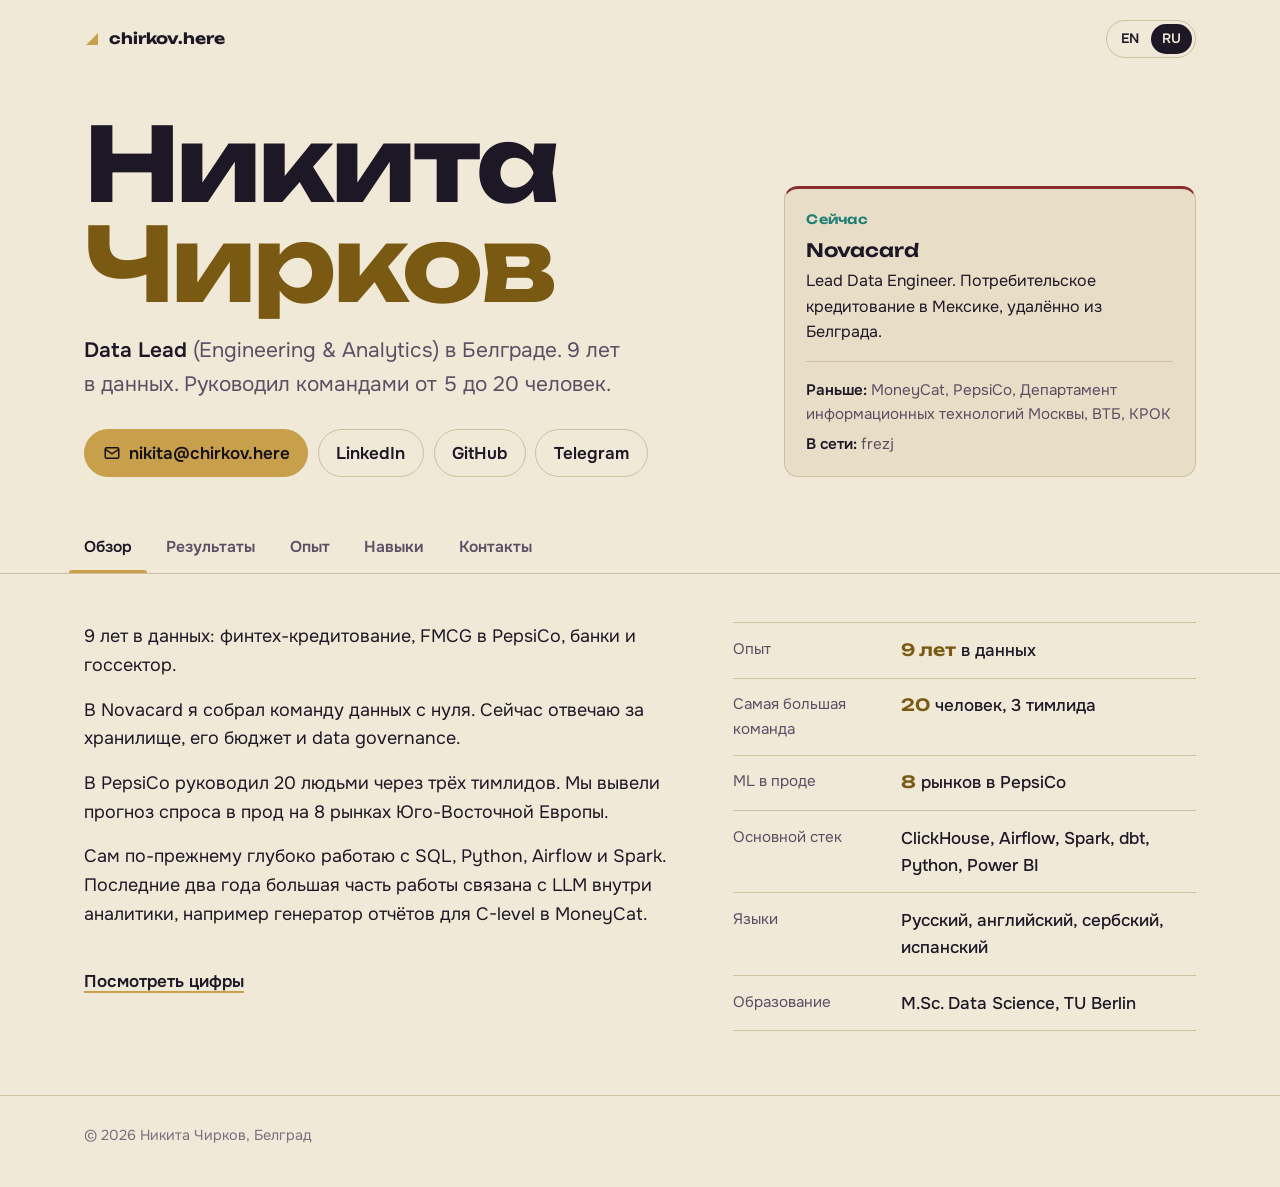
==== ru/index.html @ a396728a "Dark fantasy palette, add Telegram link Obsidian background, old gold accents, arcane teal for chart" ====
<!doctype html>
<html lang="ru">
<head>
<meta charset="utf-8">
<meta name="viewport" content="width=device-width,initial-scale=1">
<script>document.documentElement.classList.add('js')</script>
<title>Никита Чирков (frezj), Data Lead в Белграде</title>
<meta name="description" content="Никита Чирков (frezj), Data Lead в Белграде, Сербия. 9 лет в данных: финтех-кредитование, PepsiCo, банки. ClickHouse, Airflow, Spark, dbt, LLM в аналитике.">
<link rel="canonical" href="https://chirkov.here/ru/">
<link rel="alternate" hreflang="en" href="https://chirkov.here/">
<link rel="alternate" hreflang="ru" href="https://chirkov.here/ru/">
<link rel="alternate" hreflang="x-default" href="https://chirkov.here/">
<meta property="og:type" content="profile">
<meta property="og:site_name" content="Никита Чирков">
<meta property="og:title" content="Никита Чирков, Data Lead">
<meta property="og:description" content="Data Lead в Белграде. Финтех-кредитование, PepsiCo, банки.">
<meta property="og:url" content="https://chirkov.here/ru/">
<meta property="og:locale" content="ru_RU">
<meta property="og:image" content="https://chirkov.here/og-ru.png">
<meta property="og:image:width" content="1200">
<meta property="og:image:height" content="630">
<meta name="twitter:card" content="summary_large_image">
<link rel="icon" href="/favicon.svg" type="image/svg+xml">
<meta name="theme-color" content="#16121c">
<link rel="preload" href="/fonts/unbounded-cyrillic-wght-normal.woff2" as="font" type="font/woff2" crossorigin>
<link rel="preload" href="/fonts/onest-cyrillic-wght-normal.woff2" as="font" type="font/woff2" crossorigin>
<link rel="stylesheet" href="/style.css">
<script type="application/ld+json">
{"@context":"https://schema.org","@type":"Person","@id":"https://chirkov.here/#me","name":"Никита Чирков","alternateName":["Nikita Chirkov","frezj"],"url":"https://chirkov.here/ru/","email":"mailto:nikita@chirkov.here","jobTitle":"Data Lead (Engineering & Analytics)","address":{"@type":"PostalAddress","addressLocality":"Белград","addressCountry":"RS"},"alumniOf":[{"@type":"CollegeOrUniversity","name":"Technische Universität Berlin"},{"@type":"CollegeOrUniversity","name":"РУДН"}],"knowsLanguage":["ru","en","sr","es"],"sameAs":["https://www.linkedin.com/in/frezj","https://github.com/frezj","https://t.me/frezj"]}
</script>
<script defer src="/app.js"></script>
</head>
<body>
<a class="skip" href="#main">К содержанию</a>

<header class="wrap top">
  <a class="mark" href="/ru/" aria-label="Никита Чирков, главная">
    <svg viewBox="0 0 16 16" aria-hidden="true"><path d="M2 14 14 2v12z" fill="#c8a04b"/></svg>
    chirkov.here
  </a>
  <nav class="lang" aria-label="Язык"><a href="/" hreflang="en" lang="en">EN</a><span aria-current="page">RU</span></nav>
</header>

<main id="main">
<section class="wrap hero">
  <div>
    <h1 class="name"><span>Никита</span><span class="tail">Чирков</span></h1>
    <p class="role"><b>Data Lead</b> (Engineering &amp; Analytics) в Белграде. 9 лет в данных. Руководил командами от 5 до 20 человек.</p>
    <div class="cta">
      <a class="btn main" href="mailto:nikita@chirkov.here"><svg viewBox="0 0 24 24" fill="none" stroke="currentColor" stroke-width="2" aria-hidden="true"><rect x="3" y="5" width="18" height="14" rx="2"/><path d="m3 7 9 6 9-6"/></svg>nikita@chirkov.here</a>
      <a class="btn" href="https://www.linkedin.com/in/frezj" rel="me">LinkedIn</a>
      <a class="btn" href="https://github.com/frezj" rel="me">GitHub</a>
      <a class="btn" href="https://t.me/frezj" rel="me">Telegram</a>
    </div>
  </div>
  <aside class="now" aria-label="Текущая работа">
    <h2>Сейчас</h2>
    <p class="co">Novacard</p>
    <p>Lead Data Engineer. Потребительское кредитование в Мексике, удалённо из Белграда.</p>
    <ul>
      <li><b>Раньше:</b> MoneyCat, PepsiCo, Департамент информационных технологий Москвы, ВТБ, КРОК</li>
      <li><b>В сети:</b> frezj</li>
    </ul>
  </aside>
</section>

<div class="tabs-wrap">
  <div class="wrap">
    <div class="tabbar" role="tablist" aria-label="Разделы">
      <button class="tab" role="tab" id="t-overview" data-tab="overview" aria-controls="overview-panel" aria-selected="true">Обзор</button>
      <button class="tab" role="tab" id="t-results" data-tab="results" aria-controls="results-panel" aria-selected="false" tabindex="-1">Результаты</button>
      <button class="tab" role="tab" id="t-experience" data-tab="experience" aria-controls="experience-panel" aria-selected="false" tabindex="-1">Опыт</button>
      <button class="tab" role="tab" id="t-skills" data-tab="skills" aria-controls="skills-panel" aria-selected="false" tabindex="-1">Навыки</button>
      <button class="tab" role="tab" id="t-contact" data-tab="contact" aria-controls="contact-panel" aria-selected="false" tabindex="-1">Контакты</button>
      <span class="tab-ind" aria-hidden="true"></span>
    </div>
  </div>
</div>

<section class="panel" id="overview-panel" role="tabpanel" aria-labelledby="t-overview">
  <div class="wrap ov">
    <div class="about">
      <h2 class="sr">Обзор</h2>
      <p>9 лет в данных: финтех-кредитование, FMCG в PepsiCo, банки и госсектор.</p>
      <p>В Novacard я собрал команду данных с нуля. Сейчас отвечаю за хранилище, его бюджет и data governance.</p>
      <p>В PepsiCo руководил 20 людьми через трёх тимлидов. Мы вывели прогноз спроса в прод на 8 рынках Юго-Восточной Европы.</p>
      <p>Сам по-прежнему глубоко работаю с SQL, Python, Airflow и Spark. Последние два года большая часть работы связана с LLM внутри аналитики, например генератор отчётов для C-level в MoneyCat.</p>
      <a class="go" href="#results" data-go="results">Посмотреть цифры</a>
    </div>
    <dl class="facts">
      <div><dt>Опыт</dt><dd><b>9 лет</b> в данных</dd></div>
      <div><dt>Самая большая команда</dt><dd><b>20</b> человек, 3 тимлида</dd></div>
      <div><dt>ML в проде</dt><dd><b>8</b> рынков в PepsiCo</dd></div>
      <div><dt>Основной стек</dt><dd>ClickHouse, Airflow, Spark, dbt, Python, Power BI</dd></div>
      <div><dt>Языки</dt><dd>Русский, английский, сербский, испанский</dd></div>
      <div><dt>Образование</dt><dd>M.Sc. Data Science, TU Berlin</dd></div>
    </dl>
  </div>
</section>

<section class="panel" id="results-panel" role="tabpanel" aria-labelledby="t-results">
  <div class="wrap">
    <h2>Результаты</h2>
    <p class="lead">Что изменилось благодаря моей работе. Полосы в масштабе.</p>
    <ol class="ledger">
      <li>
        <h3>Доля возврата в коллекшене</h3>
        <p class="where">Novacard. Временно отвечал за коллекшен 3 недели. Рекорд компании.</p>
        <div class="bars" role="img" aria-label="С 51% до 85%">
          <span class="b" style="--w:51%"><i>51%</i></span>
          <span class="b after" style="--w:85%"><i>85%</i></span>
        </div>
      </li>
      <li>
        <h3>Подготовка отчётности для руководства</h3>
        <p class="where">PepsiCo. Единый формат данных для всех 8 рынков.</p>
        <div class="bars" role="img" aria-label="С 3 дней до 4 часов">
          <span class="b" style="--w:100%"><i>3 дня</i></span>
          <span class="b after" style="--w:5.6%"><i>4 часа</i></span>
        </div>
      </li>
      <li>
        <h3>Затраты на инфраструктуру хранилища</h3>
        <p class="where">Novacard. DWH перестроен на ClickHouse с Debezium CDC и Spark.</p>
        <div class="bars" role="img" aria-label="Меньше на 28%">
          <span class="b" style="--w:100%"><i>было</i></span>
          <span class="b after" style="--w:72%"><i>&minus;28%</i></span>
        </div>
      </li>
      <li>
        <h3>Инциденты с качеством данных</h3>
        <p class="where">Департамент ИТ Москвы. Автоматические проверки метаданных.</p>
        <div class="bars" role="img" aria-label="Меньше на 60%">
          <span class="b" style="--w:100%"><i>было</i></span>
          <span class="b after" style="--w:40%"><i>&minus;60%</i></span>
        </div>
      </li>
    </ol>
    <div class="more">
      <h3>Ещё цифры</h3>
      <table class="nums">
        <thead><tr><th scope="col">Цифра</th><th scope="col">Что изменилось</th><th scope="col">Где</th></tr></thead>
        <tbody>
          <tr><td>~35%</td><td>Быстрее запросы в новом хранилище</td><td>Novacard</td></tr>
          <tr><td>48 ч</td><td>Раньше ручной проверки видны рискованные счета</td><td>Novacard</td></tr>
          <tr><td>~30%</td><td>Ниже операционные затраты за год после автоматизации ручных пайплайнов</td><td>MoneyCat</td></tr>
          <tr><td>~25%</td><td>Короче time-to-market фич благодаря self-serve слою данных</td><td>MoneyCat</td></tr>
          <tr><td>+12%</td><td>Sell-out с ML-прогнозом спроса. Частота отгрузок +11%, затраты на поставки &minus;3%</td><td>PepsiCo</td></tr>
          <tr><td>~200 ч</td><td>Времени аналитиков в месяц экономил автоматический загрузчик</td><td>ДИТ Москвы</td></tr>
          <tr><td>~3x</td><td>Быстрее основной BI-пайплайн</td><td>ДИТ Москвы</td></tr>
          <tr><td>500+</td><td>Пользователей витрин по розничному кредитованию и рискам</td><td>ВТБ</td></tr>
        </tbody>
      </table>
    </div>
  </div>
</section>

<section class="panel" id="experience-panel" role="tabpanel" aria-labelledby="t-experience">
  <div class="wrap">
    <h2>Опыт</h2>
    <p class="lead">Откройте роль, чтобы увидеть, что я там делал.</p>
    <div class="jobs">
      <details class="job" open>
        <summary><span class="when">фев 2025 – сейчас</span><h3>Lead Data Engineer, Novacard<span>Удалённо из Белграда. Потребительское кредитование в Мексике.</span></h3><span class="chev" aria-hidden="true"><svg viewBox="0 0 14 14" fill="none" stroke="currentColor" stroke-width="2"><path d="m3 5 4 4 4-4"/></svg></span></summary>
        <div class="body">
          <ul>
            <li>Собрал команду данных с нуля: нанял, ввёл в работу и менторил 5 человек.</li>
            <li>Ввёл спринты и единый бэклог для всех запросов от коллекшена, рисков и финансов. Приоритеты регулярно сверяем с бизнесом.</li>
            <li>Пришёл как BI Lead. Сейчас отвечаю за архитектуру DWH, бюджет инфраструктуры и data governance.</li>
            <li>Перестроил DWH на ClickHouse с Debezium CDC и Spark. Больше 10 источников грузятся почти в реальном времени. Запросы стали быстрее примерно на 35%, затраты на инфраструктуру снизились на 28%.</li>
            <li>Три недели временно отвечал за коллекшен. Поменял стратегию взыскания, и доля возврата выросла с 51% до 85%, это рекорд компании.</li>
            <li>Добавил поиск аномалий в данных коллекшена. Рискованные счета видны примерно на 48 часов раньше ручной проверки.</li>
          </ul>
          <div class="tags"><span class="tag">ClickHouse</span><span class="tag">Debezium</span><span class="tag">Spark</span><span class="tag">Airflow</span><span class="tag">Найм команды</span></div>
        </div>
      </details>
      <details class="job">
        <summary><span class="when">янв 2024 – дек 2025</span><h3>Lead Data Engineer, MoneyCat Financing<span>Консалтинг, частичная занятость. Удалённо. Потребительское кредитование в Юго-Восточной Азии и Латинской Америке.</span></h3><span class="chev" aria-hidden="true"><svg viewBox="0 0 14 14" fill="none" stroke="currentColor" stroke-width="2"><path d="m3 5 4 4 4-4"/></svg></span></summary>
        <div class="body">
          <ul>
            <li>Построил BI-стек: ClickHouse и Airflow внизу, Power BI, Superset и Grafana сверху.</li>
            <li>Написал генератор отчётов на LLM для C-level и генератор семантического слоя.</li>
            <li>Автоматизировал пайплайны, которые раньше запускали вручную. Операционные затраты снизились примерно на 30% за год.</li>
            <li>Self-serve слой данных сократил time-to-market фич примерно на 25%.</li>
            <li>Руководил распределённой командой из 7 человек.</li>
          </ul>
          <div class="tags"><span class="tag">ClickHouse</span><span class="tag">Airflow</span><span class="tag">Superset</span><span class="tag">LLM</span></div>
        </div>
      </details>
      <details class="job">
        <summary><span class="when">авг 2024 – янв 2025</span><h3>Industry Expert, Data Analytics, TU Berlin<span>Берлин, Германия.</span></h3><span class="chev" aria-hidden="true"><svg viewBox="0 0 14 14" fill="none" stroke="currentColor" stroke-width="2"><path d="m3 5 4 4 4-4"/></svg></span></summary>
        <div class="body">
          <ul>
            <li>Вёл прикладные лекции по Python, SQL и Power BI для магистрантов Data Science.</li>
            <li>Строил модули курса на реальных финтех-кейсах.</li>
          </ul>
        </div>
      </details>
      <details class="job">
        <summary><span class="when">окт 2022 – авг 2024</span><h3>Tech Lead, Data and Analytics, PepsiCo<span>Белград, Сербия.</span></h3><span class="chev" aria-hidden="true"><svg viewBox="0 0 14 14" fill="none" stroke="currentColor" stroke-width="2"><path d="m3 5 4 4 4-4"/></svg></span></summary>
        <div class="body">
          <ul>
            <li>Руководил 20 людьми через 3 тимлидов: аналитика, data engineering и data science. Зона ответственности: прогноз спроса, BI и отчётность по Юго-Восточной Европе.</li>
            <li>Наш ML-прогноз спроса вышел в прод на 8 рынках. Затраты на поставки снизились на 3%, частота отгрузок выросла на 11%, sell-out на 12%.</li>
            <li>Отчётность для руководства готовили 3 дня. После автоматизации стало 4 часа, и у всех 8 рынков появился единый формат данных.</li>
          </ul>
          <div class="tags"><span class="tag">Snowflake</span><span class="tag">ClickHouse</span><span class="tag">Airflow</span><span class="tag">Power BI</span><span class="tag">Прогнозирование</span></div>
        </div>
      </details>
      <details class="job">
        <summary><span class="when">янв 2021 – окт 2022</span><h3>Главный эксперт, данные и BI, Департамент информационных технологий Москвы<span>Москва, Россия.</span></h3><span class="chev" aria-hidden="true"><svg viewBox="0 0 14 14" fill="none" stroke="currentColor" stroke-width="2"><path d="m3 5 4 4 4-4"/></svg></span></summary>
        <div class="body">
          <ul>
            <li>Подключил 15+ внешних систем. Написал автоматический загрузчик данных, который экономил аналитикам около 200 часов в месяц, и ускорил основной BI-пайплайн примерно в 3 раза.</li>
            <li>Автоматизировал проверки метаданных. Известные проблемы со схемами ушли, инцидентов с качеством данных стало на 60% меньше.</li>
          </ul>
        </div>
      </details>
      <details class="job">
        <summary><span class="when">янв 2020 – июл 2021</span><h3>Senior Data Analyst, ВТБ<span>Москва, Россия.</span></h3><span class="chev" aria-hidden="true"><svg viewBox="0 0 14 14" fill="none" stroke="currentColor" stroke-width="2"><path d="m3 5 4 4 4-4"/></svg></span></summary>
        <div class="body">
          <ul>
            <li>BI-система для розничного кредитования и рисков. Тяжёлый SQL на многотерабайтных данных, витринами пользовались 500+ человек.</li>
          </ul>
        </div>
      </details>
      <details class="job">
        <summary><span class="when">авг 2017 – янв 2020</span><h3>BI Implementation Consultant, КРОК<span>Москва, Россия.</span></h3><span class="chev" aria-hidden="true"><svg viewBox="0 0 14 14" fill="none" stroke="currentColor" stroke-width="2"><path d="m3 5 4 4 4-4"/></svg></span></summary>
        <div class="body">
          <ul>
            <li>Сопровождал BI для корпоративных клиентов на Targit, SSRS и Power BI. Строил ETL-интеграции и писал техническую документацию.</li>
          </ul>
        </div>
      </details>
    </div>
    <div class="edu">
      <div><h3>M.Sc. Data Science</h3><p>Technische Universität Berlin, 2022 – 2024, без отрыва от работы</p></div>
      <div><h3>Бакалавр, информационные технологии</h3><p>РУДН, Москва, 2016 – 2020</p></div>
    </div>
  </div>
</section>

<section class="panel" id="skills-panel" role="tabpanel" aria-labelledby="t-skills">
  <div class="wrap">
    <h2>Навыки</h2>
    <p class="lead">С чем работаю каждый день. Выделенными пользуюсь чаще всего.</p>
    <div class="skills">
      <div><h3>Data engineering</h3><p class="chips"><span class="chip key">Airflow</span><span class="chip key">Spark</span><span class="chip">Debezium (CDC)</span><span class="chip">dbt</span><span class="chip">ETL/ELT</span></p></div>
      <div><h3>Базы данных</h3><p class="chips"><span class="chip key">ClickHouse</span><span class="chip">PostgreSQL</span><span class="chip">Snowflake</span><span class="chip">MS SQL Server</span><span class="chip">Teradata</span></p></div>
      <div><h3>DWH</h3><p class="chips"><span class="chip">Моделирование данных</span><span class="chip">Проектирование схем</span><span class="chip">Качество данных</span><span class="chip">Миграция DWH</span></p></div>
      <div><h3>BI</h3><p class="chips"><span class="chip key">Power BI</span><span class="chip">Superset</span><span class="chip">Grafana</span><span class="chip">Tableau</span><span class="chip">Oracle BI</span></p></div>
      <div><h3>Языки</h3><p class="chips"><span class="chip key">SQL</span><span class="chip key">Python</span><span class="chip">pandas</span><span class="chip">NumPy</span><span class="chip">scikit-learn</span><span class="chip">Bash</span></p></div>
      <div><h3>ML и LLM</h3><p class="chips"><span class="chip">Прогноз спроса</span><span class="chip">Поиск аномалий</span><span class="chip">A/B-тесты</span><span class="chip">LLM-приложения и агенты</span></p></div>
      <div><h3>Управление</h3><p class="chips"><span class="chip">Найм и онбординг</span><span class="chip">Спринты</span><span class="chip">Data governance</span><span class="chip">Бюджет инфраструктуры</span><span class="chip">OKR</span><span class="chip">Работа с C-level</span></p></div>
    </div>
    <div class="certs">Сертификаты
      <ul>
        <li>Microsoft DA-100: Analyzing Data with Power BI</li>
        <li>Microsoft 70-461: Querying Microsoft SQL Server 2012/2014</li>
      </ul>
    </div>
  </div>
</section>

<section class="panel" id="contact-panel" role="tabpanel" aria-labelledby="t-contact">
  <div class="wrap contact">
    <div>
      <h2>Контакты</h2>
      <a class="mail" href="mailto:nikita@chirkov.here">nikita@chirkov.here</a>
      <p>Быстрее всего написать на почту или в Telegram. Отвечаю на русском, английском, сербском или испанском.</p>
    </div>
    <ul class="links">
      <li><a href="https://www.linkedin.com/in/frezj" rel="me">LinkedIn <small>linkedin.com/in/frezj</small></a></li>
      <li><a href="https://t.me/frezj" rel="me">Telegram <small>@frezj</small></a></li>
      <li><a href="https://github.com/frezj" rel="me">GitHub <small>github.com/frezj</small></a></li>
      <li><a href="/" hreflang="en" lang="en">In English <small>chirkov.here</small></a></li>
    </ul>
  </div>
</section>
</main>

<footer>
  <div class="wrap">
    <span>&copy; 2026 Никита Чирков, Белград</span>
  </div>
</footer>
</body>
</html>
---- style.css ----
@font-face{font-family:"Unbounded";font-style:normal;font-display:swap;font-weight:200 900;src:url(/fonts/unbounded-latin-wght-normal.woff2) format("woff2");unicode-range:U+0000-00FF,U+0131,U+0152-0153,U+02BB-02BC,U+02C6,U+02DA,U+02DC,U+0304,U+0308,U+0329,U+2000-206F,U+20AC,U+2122,U+2191,U+2193,U+2212,U+2215,U+FEFF,U+FFFD}
@font-face{font-family:"Unbounded";font-style:normal;font-display:swap;font-weight:200 900;src:url(/fonts/unbounded-cyrillic-wght-normal.woff2) format("woff2");unicode-range:U+0301,U+0400-045F,U+0490-0491,U+04B0-04B1,U+2116}
@font-face{font-family:"Onest";font-style:normal;font-display:swap;font-weight:100 900;src:url(/fonts/onest-latin-wght-normal.woff2) format("woff2");unicode-range:U+0000-00FF,U+0131,U+0152-0153,U+02BB-02BC,U+02C6,U+02DA,U+02DC,U+0304,U+0308,U+0329,U+2000-206F,U+20AC,U+2122,U+2191,U+2193,U+2212,U+2215,U+FEFF,U+FFFD}
@font-face{font-family:"Onest";font-style:normal;font-display:swap;font-weight:100 900;src:url(/fonts/onest-cyrillic-wght-normal.woff2) format("woff2");unicode-range:U+0301,U+0400-045F,U+0490-0491,U+04B0-04B1,U+2116}

:root{
  --bg:#16121c;--bg2:#221b2b;--bg3:#2b2236;--line:#3a2f45;
  --ink:#eadfc8;--muted:#a79bb0;--soft:#7d7088;
  --yellow:#c8a04b;--accent:#d2ac58;--on-yellow:#16121c;--green:#4fc1b5;--before:#3a2f45;
  --arcane:#4fc1b5;--crimson:#9e3a3a;
  --display:"Unbounded",system-ui,sans-serif;
  --text:"Onest",system-ui,-apple-system,"Segoe UI",Roboto,sans-serif;
  --wrap:72rem;--r:14px;
  color-scheme:dark light;
}
@media (prefers-color-scheme:light){
  :root{--bg:#f1e9d8;--bg2:#e8dec8;--bg3:#ddd1b8;--line:#cdbf9f;
  --ink:#1e1826;--muted:#5a4f63;--soft:#7a6f80;
  --yellow:#c8a04b;--accent:#7a5a12;--on-yellow:#16121c;--green:#1f7f76;--before:#cdbf9f;
  --arcane:#1f7f76;--crimson:#8a2f2f}
}
*{box-sizing:border-box}
html{-webkit-text-size-adjust:100%;scroll-padding-top:5rem}
body{margin:0;background:var(--bg);color:var(--ink);font:400 1.0625rem/1.6 var(--text);-webkit-font-smoothing:antialiased}
a{color:inherit;text-decoration-color:var(--yellow);text-decoration-thickness:2px;text-underline-offset:.22em}
a:hover{color:var(--accent)}
:focus-visible{outline:3px solid var(--yellow);outline-offset:3px;border-radius:6px}
.wrap{max-width:var(--wrap);margin:0 auto;padding:0 1.25rem}
.sr{position:absolute;width:1px;height:1px;overflow:hidden;clip:rect(0 0 0 0);white-space:nowrap}
.skip{position:absolute;left:-999px;top:0}
.skip:focus{left:1rem;top:1rem;z-index:20;background:var(--yellow);color:var(--on-yellow);padding:.5rem .8rem;border-radius:8px}
h1,h2,h3{margin:0;font-family:var(--display);font-weight:600;letter-spacing:-.01em}
p{margin:0 0 1rem}

/* top line */
.top{display:flex;align-items:center;justify-content:space-between;padding-top:1.25rem}
.mark{display:inline-flex;align-items:center;gap:.55rem;font:700 .95rem var(--display);text-decoration:none}
.mark svg{width:16px;height:16px}
.lang{display:flex;border:1px solid var(--line);border-radius:999px;padding:3px;font-weight:600;font-size:.85rem}
.lang a,.lang span{padding:.25rem .7rem;border-radius:999px;text-decoration:none}
.lang span{background:var(--ink);color:var(--bg)}

/* hero */
.hero{display:grid;grid-template-columns:minmax(0,1.6fr) minmax(0,1fr);gap:2.5rem;align-items:end;padding-top:3.5rem;padding-bottom:2.75rem}
.name{font-size:clamp(2.7rem,8.2vw,6.4rem);line-height:.98;font-weight:700;letter-spacing:-.03em}
.name span{display:block}
.name .tail{color:var(--accent)}
.role{margin:1.25rem 0 0;font-size:clamp(1.05rem,2vw,1.3rem);color:var(--muted);max-width:34rem}
.role b{color:var(--ink);font-weight:600}
.cta{display:flex;flex-wrap:wrap;gap:.6rem;margin-top:1.75rem}
.btn{display:inline-flex;align-items:center;gap:.5rem;min-height:44px;padding:.6rem 1.1rem;border-radius:999px;border:1px solid var(--line);font-weight:600;text-decoration:none;transition:background .15s,border-color .15s,color .15s}
.btn:hover{border-color:var(--yellow);color:var(--ink)}
.btn.main{background:var(--yellow);border-color:var(--yellow);color:var(--on-yellow)}
.btn.main:hover{background:transparent;color:var(--yellow)}
.btn svg{width:18px;height:18px;flex:none}
.now{background:var(--bg2);border:1px solid var(--line);border-top:3px solid var(--crimson);border-radius:var(--r);padding:1.25rem 1.35rem}
.now h2{font-size:.8rem;font-weight:600;color:var(--green);margin-bottom:.6rem;letter-spacing:.02em}
.now p{margin:0;font-size:1rem}
.now .co{font:600 1.15rem var(--display);margin-bottom:.35rem}
.now ul{list-style:none;margin:1rem 0 0;padding:1rem 0 0;border-top:1px solid var(--line);display:grid;gap:.35rem;font-size:.95rem;color:var(--muted)}
.now li b{color:var(--ink);font-weight:600}

/* tabs */
.tabs-wrap{position:sticky;top:0;z-index:10;background:color-mix(in srgb,var(--bg) 88%,transparent);backdrop-filter:blur(10px);-webkit-backdrop-filter:blur(10px);border-bottom:1px solid var(--line)}
.tabbar{position:relative;display:flex;gap:.25rem;margin:0 -.95rem;overflow-x:auto;scrollbar-width:none;-webkit-overflow-scrolling:touch}
.tabbar::-webkit-scrollbar{display:none}
.tab{appearance:none;background:none;border:0;color:var(--muted);font:600 .98rem var(--text);padding:1rem .95rem;min-height:48px;cursor:pointer;white-space:nowrap;border-radius:8px 8px 0 0;transition:color .15s}
.tab:hover{color:var(--ink)}
.tab[aria-selected=true]{color:var(--ink)}
.tab-ind{position:absolute;left:0;bottom:0;height:3px;width:0;background:var(--yellow);border-radius:3px 3px 0 0;transition:transform .3s cubic-bezier(.3,.7,.2,1),width .3s cubic-bezier(.3,.7,.2,1)}
html:not(.js) .tabs-wrap{display:none}

/* panels */
.panel{padding:3rem 0 4rem}
.js .panel[hidden]{display:none}
html:not(.js) .panel{border-bottom:1px solid var(--line)}
.panel>.wrap>h2{font-size:clamp(1.5rem,3.2vw,2.1rem);margin-bottom:.5rem}
.lede{color:var(--muted);max-width:40rem;margin-bottom:2rem}
.js .panel.in .wrap{animation:rise .35s ease both}
@keyframes rise{from{opacity:0;transform:translateY(8px)}}

/* overview */
.ov{display:grid;grid-template-columns:minmax(0,1.3fr) minmax(0,1fr);gap:3rem}
.ov .about p{font-size:1.12rem;max-width:38rem}
.ov .about p:first-child{font-size:clamp(1.25rem,2.2vw,1.5rem);line-height:1.45;color:var(--ink)}
.facts{margin:0;display:grid;gap:0;border-top:1px solid var(--line)}
.facts div{display:grid;grid-template-columns:9.5rem 1fr;gap:1rem;padding:.85rem 0;border-bottom:1px solid var(--line)}
.facts dt{color:var(--muted);font-size:.95rem}
.facts dd{margin:0;font-weight:500}
.facts dd b{font:600 1.05rem var(--display);color:var(--accent)}
.go{display:inline-flex;margin-top:1.5rem;font-weight:600}

/* results */
.ledger{list-style:none;margin:0;padding:0;display:grid;grid-template-columns:repeat(2,minmax(0,1fr));gap:1rem}
.ledger li{background:var(--bg2);border:1px solid var(--line);border-radius:var(--r);padding:1.35rem 1.4rem 1.5rem}
.ledger h3{font-size:1.05rem;line-height:1.3}
.where{color:var(--muted);font-size:.93rem;margin:.35rem 0 1.1rem}
.bars{display:grid;gap:.45rem}
.b{display:grid;grid-template-columns:4.75rem 1fr;align-items:center;gap:.75rem}
.b i{font-style:normal;font-variant-numeric:tabular-nums;font-size:.92rem;text-align:right;color:var(--muted)}
.b::after{content:"";height:12px;width:var(--w);background:var(--before);border-radius:0 6px 6px 0;transform-origin:left}
.b.after i{color:var(--ink);font:700 .98rem var(--display)}
.b.after::after{background:var(--arcane)}
.panel.in .b::after{animation:grow .8s cubic-bezier(.2,.7,.2,1) both}
.panel.in .b.after::after{animation-delay:.18s}
@keyframes grow{from{transform:scaleX(0)}}
.more{margin-top:2.5rem}
.more h3{font-size:1.1rem;margin-bottom:1rem}
.nums{width:100%;border-collapse:collapse;font-size:.98rem}
.nums th,.nums td{text-align:left;padding:.7rem .5rem;border-bottom:1px solid var(--line);vertical-align:top}
.nums th{color:var(--muted);font-weight:500;font-size:.85rem}
.nums td:first-child{font:600 1rem var(--display);color:var(--accent);white-space:nowrap;width:7rem}
.nums td:last-child{color:var(--muted);white-space:nowrap}

/* experience */
.jobs{display:grid;gap:.75rem}
.job{background:var(--bg2);border:1px solid var(--line);border-radius:var(--r)}
.job summary{display:grid;grid-template-columns:10.5rem minmax(0,1fr) auto;gap:1rem;align-items:center;padding:1.1rem 1.35rem;cursor:pointer;list-style:none}
.job summary::-webkit-details-marker{display:none}
.job .when{color:var(--muted);font-size:.92rem;font-variant-numeric:tabular-nums}
.job h3{font-size:1.02rem;line-height:1.35}
.job h3 span{display:block;font:500 .95rem var(--text);color:var(--muted);margin-top:.15rem}
.chev{width:28px;height:28px;border-radius:50%;border:1px solid var(--line);display:grid;place-items:center;transition:transform .2s,background .2s}
.chev svg{width:14px;height:14px}
.job[open] .chev{transform:rotate(180deg);background:var(--yellow);border-color:var(--yellow);color:var(--on-yellow)}
.job .body{padding:0 1.35rem 1.25rem calc(10.5rem + 2.35rem)}
.job ul{margin:0;padding-left:1.1rem}
.job li{margin-bottom:.4rem}
.job li::marker{color:var(--yellow)}
.tags{display:flex;flex-wrap:wrap;gap:.4rem;margin-top:.9rem}
.tag{font-size:.82rem;padding:.2rem .6rem;border-radius:999px;background:var(--bg3);color:var(--muted)}
.edu{margin-top:2.5rem;display:grid;grid-template-columns:repeat(2,minmax(0,1fr));gap:1rem}
.edu div{border-top:2px solid var(--crimson);padding-top:.9rem}
.edu h3{font-size:1rem;margin-bottom:.25rem}
.edu p{color:var(--muted);margin:0;font-size:.95rem}

/* skills */
.skills{display:grid;gap:0;border-top:1px solid var(--line)}
.skills div{display:grid;grid-template-columns:12rem 1fr;gap:1rem;padding:1.1rem 0;border-bottom:1px solid var(--line)}
.skills h3{font:600 .98rem var(--text);color:var(--muted)}
.chips{display:flex;flex-wrap:wrap;gap:.45rem}
.chip{padding:.3rem .75rem;border:1px solid var(--line);border-radius:999px;font-size:.95rem;background:var(--bg2)}
.chip.key{border-color:var(--yellow)}
.certs{margin-top:2rem;color:var(--muted);font-size:.95rem}
.certs ul{margin:.5rem 0 0;padding-left:1.1rem}

/* contact */
.contact{display:grid;grid-template-columns:minmax(0,1.4fr) minmax(0,1fr);gap:3rem;align-items:start}
.mail{display:inline-block;font:700 clamp(1.4rem,4.4vw,3rem)/1.1 var(--display);letter-spacing:-.02em;text-decoration:none;color:var(--accent);word-break:break-all;margin:.5rem 0 1.25rem}
.mail:hover{text-decoration:underline;text-decoration-thickness:3px}
.links{list-style:none;margin:0;padding:0;display:grid;gap:.6rem}
.links a{display:flex;align-items:center;justify-content:space-between;gap:1rem;padding:1rem 1.2rem;border:1px solid var(--line);border-radius:var(--r);background:var(--bg2);text-decoration:none;font-weight:600}
.links a:hover{border-color:var(--yellow);color:var(--ink)}
.links small{color:var(--muted);font-weight:400}

footer{border-top:1px solid var(--line);padding:1.75rem 0 2.5rem;color:var(--soft);font-size:.9rem}
footer .wrap{display:flex;flex-wrap:wrap;justify-content:space-between;gap:.75rem}

@media (max-width:52rem){
  .hero{grid-template-columns:1fr;gap:2rem;padding-top:2.25rem}
  .tabs-wrap{-webkit-mask-image:linear-gradient(90deg,#000 85%,transparent);mask-image:linear-gradient(90deg,#000 85%,transparent)}
  .ov,.contact{grid-template-columns:1fr;gap:2rem}
  .ledger,.edu{grid-template-columns:1fr}
  .job summary{grid-template-columns:minmax(0,1fr) auto;gap:.25rem 1rem}
  .job .when{grid-column:1/-1;grid-row:1}
  .job .body{padding:0 1.1rem 1.15rem 1.1rem}
  .job summary{padding:1rem 1.1rem}
  .skills div,.facts div{grid-template-columns:1fr;gap:.35rem}
  .nums td:last-child{white-space:normal}
  .panel{padding:2.25rem 0 3rem}
}
@media (prefers-reduced-motion:reduce){
  *,*::before,*::after{animation:none!important;transition:none!important}
}
@media print{
  .tabs-wrap,.top .lang,.skip{display:none}
  .panel[hidden]{display:block!important}
  body{background:#fff;color:#000}
}
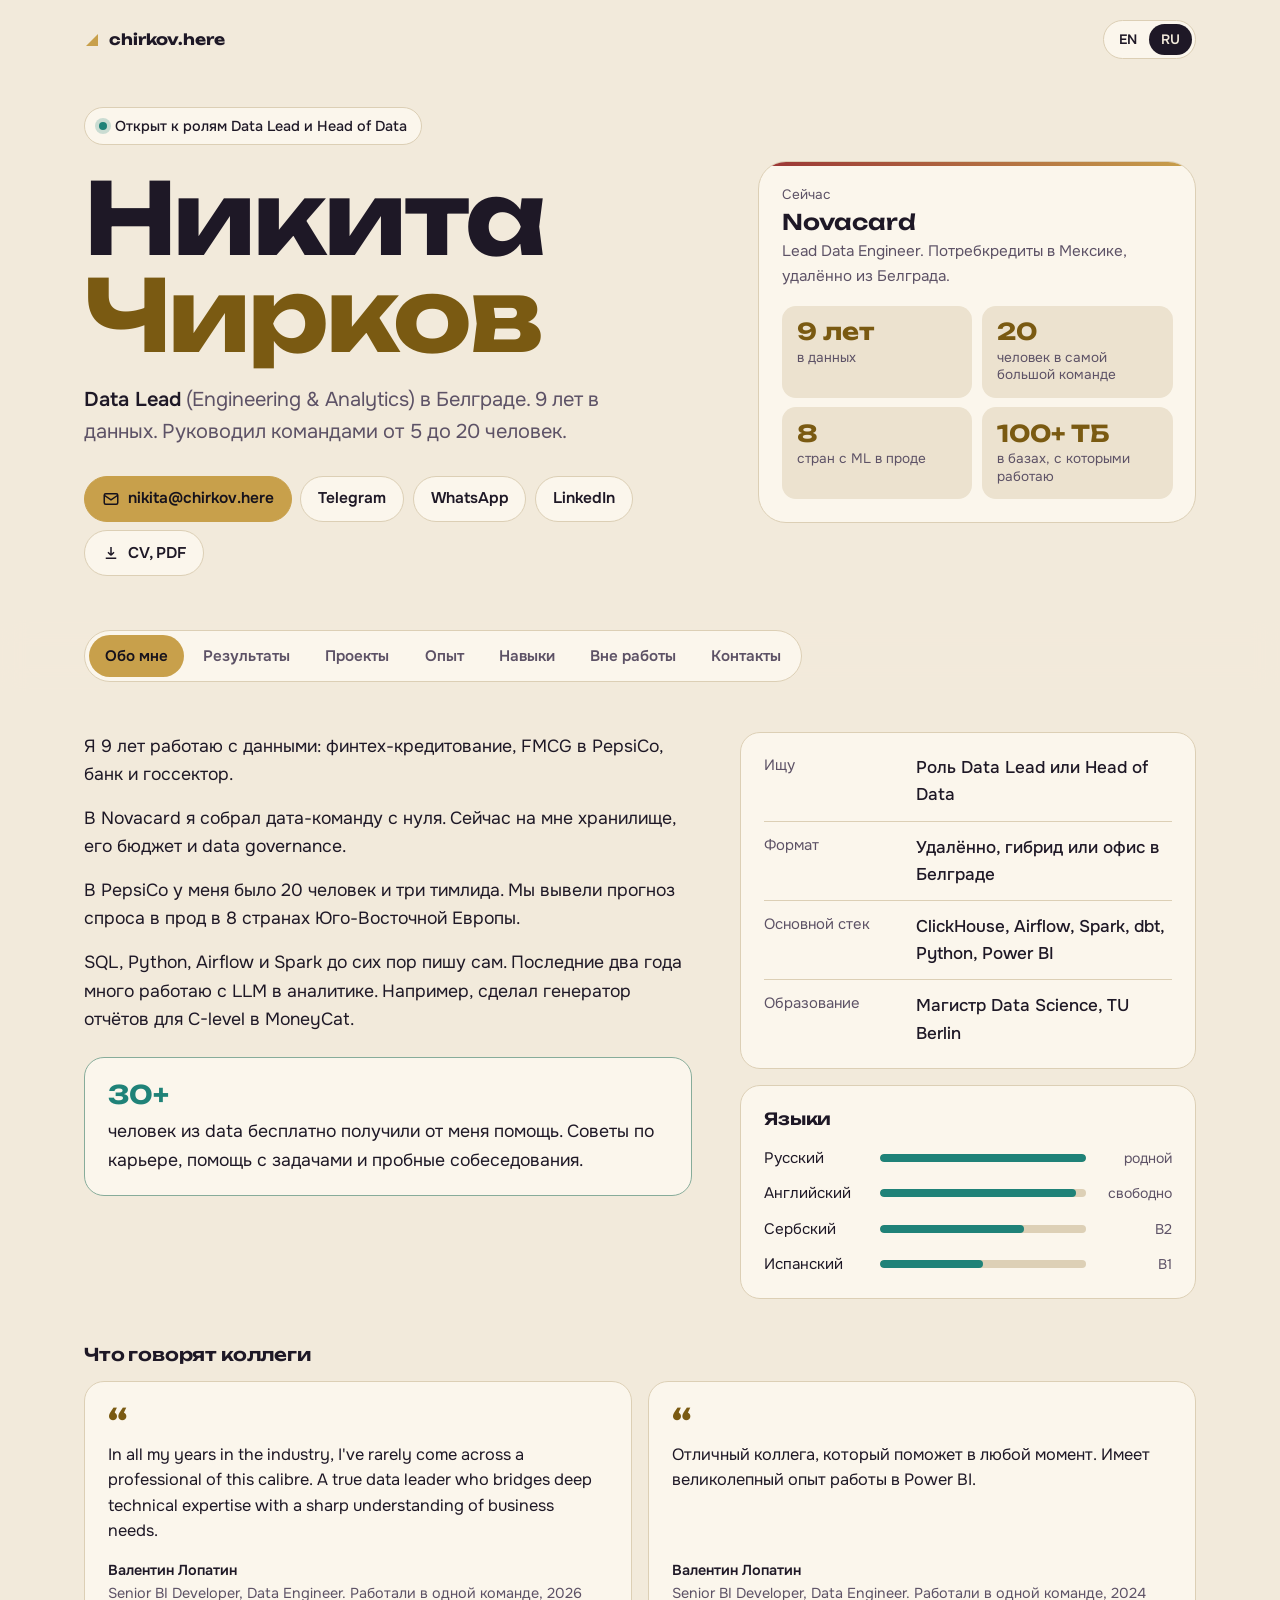
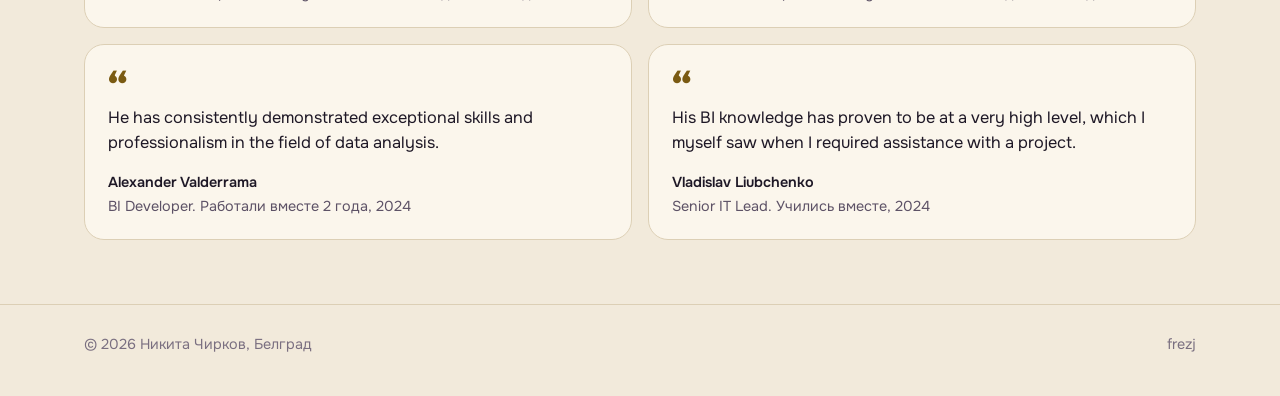
==== commit 15f64c27: "Site v3: projects, outside work, CV download, WhatsApp, RU rewrite Co-Authored-By: Claude Opus 5.5 <" ====
--- a/ru/index.html
+++ b/ru/index.html
@@ -5,7 +5,7 @@
 <meta name="viewport" content="width=device-width,initial-scale=1">
 <script>document.documentElement.classList.add('js')</script>
 <title>Никита Чирков (frezj), Data Lead в Белграде</title>
-<meta name="description" content="Никита Чирков (frezj), Data Lead в Белграде, Сербия. 9 лет в данных: финтех-кредитование, PepsiCo, банки. ClickHouse, Airflow, Spark, dbt, LLM в аналитике.">
+<meta name="description" content="Никита Чирков (frezj), Data Lead в Белграде, Сербия. 9 лет в данных: финтех-кредитование, PepsiCo, банки. ClickHouse, Airflow, Spark, dbt, LLM в аналитике. Открыт к ролям Data Lead и Head of Data.">
 <link rel="canonical" href="https://chirkov.here/ru/">
 <link rel="alternate" hreflang="en" href="https://chirkov.here/">
 <link rel="alternate" hreflang="ru" href="https://chirkov.here/ru/">
@@ -26,7 +26,7 @@
 <link rel="preload" href="/fonts/onest-cyrillic-wght-normal.woff2" as="font" type="font/woff2" crossorigin>
 <link rel="stylesheet" href="/style.css">
 <script type="application/ld+json">
-{"@context":"https://schema.org","@type":"Person","@id":"https://chirkov.here/#me","name":"Никита Чирков","alternateName":["Nikita Chirkov","frezj"],"url":"https://chirkov.here/ru/","email":"mailto:nikita@chirkov.here","jobTitle":"Data Lead (Engineering & Analytics)","address":{"@type":"PostalAddress","addressLocality":"Белград","addressCountry":"RS"},"alumniOf":[{"@type":"CollegeOrUniversity","name":"Technische Universität Berlin"},{"@type":"CollegeOrUniversity","name":"РУДН"}],"knowsLanguage":["ru","en","sr","es"],"sameAs":["https://www.linkedin.com/in/frezj","https://github.com/frezj","https://t.me/frezj"]}
+{"@context":"https://schema.org","@type":"Person","@id":"https://chirkov.here/#me","name":"Никита Чирков","alternateName":["Nikita Chirkov","frezj"],"url":"https://chirkov.here/ru/","email":"mailto:nikita@chirkov.here","jobTitle":"Data Lead (Engineering & Analytics)","address":{"@type":"PostalAddress","addressLocality":"Белград","addressCountry":"RS"},"alumniOf":[{"@type":"CollegeOrUniversity","name":"Technische Universität Berlin"},{"@type":"CollegeOrUniversity","name":"РУДН"}],"knowsAbout":["Data engineering","Data warehousing","ClickHouse","Airflow","Spark","dbt","Snowflake","Power BI","A/B testing","Demand forecasting","LLM applications"],"knowsLanguage":["ru","en","sr","es"],"sameAs":["https://www.linkedin.com/in/frezj","https://github.com/frezj","https://t.me/frezj"]}
 </script>
 <script defer src="/app.js"></script>
 </head>
@@ -44,33 +44,39 @@
 <main id="main">
 <section class="wrap hero">
   <div>
+    <p class="open"><i aria-hidden="true"></i>Открыт к ролям Data Lead и Head of Data</p>
     <h1 class="name"><span>Никита</span><span class="tail">Чирков</span></h1>
     <p class="role"><b>Data Lead</b> (Engineering &amp; Analytics) в Белграде. 9 лет в данных. Руководил командами от 5 до 20 человек.</p>
     <div class="cta">
       <a class="btn main" href="mailto:nikita@chirkov.here"><svg viewBox="0 0 24 24" fill="none" stroke="currentColor" stroke-width="2" aria-hidden="true"><rect x="3" y="5" width="18" height="14" rx="2"/><path d="m3 7 9 6 9-6"/></svg>nikita@chirkov.here</a>
+      <a class="btn" href="https://t.me/frezj" rel="me">Telegram</a>
+      <a class="btn" href="https://wa.me/data_head">WhatsApp</a>
       <a class="btn" href="https://www.linkedin.com/in/frezj" rel="me">LinkedIn</a>
-      <a class="btn" href="https://github.com/frezj" rel="me">GitHub</a>
-      <a class="btn" href="https://t.me/frezj" rel="me">Telegram</a>
-    </div>
-  </div>
-  <aside class="now" aria-label="Текущая работа">
-    <h2>Сейчас</h2>
+      <a class="btn" href="/Nikita_Chirkov_CV.pdf" download><svg viewBox="0 0 24 24" fill="none" stroke="currentColor" stroke-width="2" aria-hidden="true"><path d="M12 4v11m0 0-4-4m4 4 4-4M5 19h14"/></svg>CV, PDF</a>
+    </div>
+  </div>
+  <aside class="wallet" aria-label="Сейчас и главные цифры">
+    <p class="lbl">Сейчас</p>
     <p class="co">Novacard</p>
-    <p>Lead Data Engineer. Потребительское кредитование в Мексике, удалённо из Белграда.</p>
-    <ul>
-      <li><b>Раньше:</b> MoneyCat, PepsiCo, Департамент информационных технологий Москвы, ВТБ, КРОК</li>
-      <li><b>В сети:</b> frezj</li>
-    </ul>
+    <p class="sub">Lead Data Engineer. Потребкредиты в Мексике, удалённо из Белграда.</p>
+    <div class="tiles">
+      <div class="tile"><b>9 лет</b><span>в данных</span></div>
+      <div class="tile"><b>20</b><span>человек в самой большой команде</span></div>
+      <div class="tile"><b>8</b><span>стран с ML в проде</span></div>
+      <div class="tile"><b>100+ ТБ</b><span>в базах, с которыми работаю</span></div>
+    </div>
   </aside>
 </section>
 
 <div class="tabs-wrap">
   <div class="wrap">
     <div class="tabbar" role="tablist" aria-label="Разделы">
-      <button class="tab" role="tab" id="t-overview" data-tab="overview" aria-controls="overview-panel" aria-selected="true">Обзор</button>
+      <button class="tab" role="tab" id="t-overview" data-tab="overview" aria-controls="overview-panel" aria-selected="true">Обо мне</button>
       <button class="tab" role="tab" id="t-results" data-tab="results" aria-controls="results-panel" aria-selected="false" tabindex="-1">Результаты</button>
+      <button class="tab" role="tab" id="t-projects" data-tab="projects" aria-controls="projects-panel" aria-selected="false" tabindex="-1">Проекты</button>
       <button class="tab" role="tab" id="t-experience" data-tab="experience" aria-controls="experience-panel" aria-selected="false" tabindex="-1">Опыт</button>
       <button class="tab" role="tab" id="t-skills" data-tab="skills" aria-controls="skills-panel" aria-selected="false" tabindex="-1">Навыки</button>
+      <button class="tab" role="tab" id="t-life" data-tab="life" aria-controls="life-panel" aria-selected="false" tabindex="-1">Вне работы</button>
       <button class="tab" role="tab" id="t-contact" data-tab="contact" aria-controls="contact-panel" aria-selected="false" tabindex="-1">Контакты</button>
       <span class="tab-ind" aria-hidden="true"></span>
     </div>
@@ -78,109 +84,199 @@
 </div>
 
 <section class="panel" id="overview-panel" role="tabpanel" aria-labelledby="t-overview">
-  <div class="wrap ov">
-    <div class="about">
-      <h2 class="sr">Обзор</h2>
-      <p>9 лет в данных: финтех-кредитование, FMCG в PepsiCo, банки и госсектор.</p>
-      <p>В Novacard я собрал команду данных с нуля. Сейчас отвечаю за хранилище, его бюджет и data governance.</p>
-      <p>В PepsiCo руководил 20 людьми через трёх тимлидов. Мы вывели прогноз спроса в прод на 8 рынках Юго-Восточной Европы.</p>
-      <p>Сам по-прежнему глубоко работаю с SQL, Python, Airflow и Spark. Последние два года большая часть работы связана с LLM внутри аналитики, например генератор отчётов для C-level в MoneyCat.</p>
-      <a class="go" href="#results" data-go="results">Посмотреть цифры</a>
-    </div>
-    <dl class="facts">
-      <div><dt>Опыт</dt><dd><b>9 лет</b> в данных</dd></div>
-      <div><dt>Самая большая команда</dt><dd><b>20</b> человек, 3 тимлида</dd></div>
-      <div><dt>ML в проде</dt><dd><b>8</b> рынков в PepsiCo</dd></div>
-      <div><dt>Основной стек</dt><dd>ClickHouse, Airflow, Spark, dbt, Python, Power BI</dd></div>
-      <div><dt>Языки</dt><dd>Русский, английский, сербский, испанский</dd></div>
-      <div><dt>Образование</dt><dd>M.Sc. Data Science, TU Berlin</dd></div>
-    </dl>
+  <div class="wrap">
+    <div class="ov">
+      <div class="about">
+        <h2 class="sr">Обо мне</h2>
+        <p>Я 9 лет работаю с данными: финтех-кредитование, FMCG в PepsiCo, банк и госсектор.</p>
+        <p>В Novacard я собрал дата-команду с нуля. Сейчас на мне хранилище, его бюджет и data governance.</p>
+        <p>В PepsiCo у меня было 20 человек и три тимлида. Мы вывели прогноз спроса в прод в 8 странах Юго-Восточной Европы.</p>
+        <p>SQL, Python, Airflow и Spark до сих пор пишу сам. Последние два года много работаю с LLM в аналитике. Например, сделал генератор отчётов для C-level в MoneyCat.</p>
+        <div class="card help">
+          <b>30+</b>
+          <p style="margin:.3rem 0 0">человек из data бесплатно получили от меня помощь. Советы по карьере, помощь с задачами и пробные собеседования.</p>
+        </div>
+      </div>
+      <div class="side">
+        <div class="card">
+          <dl class="facts">
+            <div><dt>Ищу</dt><dd>Роль Data Lead или Head of Data</dd></div>
+            <div><dt>Формат</dt><dd>Удалённо, гибрид или офис в Белграде</dd></div>
+            <div><dt>Основной стек</dt><dd>ClickHouse, Airflow, Spark, dbt, Python, Power BI</dd></div>
+            <div><dt>Образование</dt><dd>Магистр Data Science, TU Berlin</dd></div>
+          </dl>
+        </div>
+        <div class="card">
+          <h3 style="margin-bottom:1rem">Языки</h3>
+          <ul class="langs">
+            <li>Русский<span class="bar"><i style="--w:100%"></i></span><em>родной</em></li>
+            <li>Английский<span class="bar"><i style="--w:95%"></i></span><em>свободно</em></li>
+            <li>Сербский<span class="bar"><i style="--w:70%"></i></span><em>B2</em></li>
+            <li>Испанский<span class="bar"><i style="--w:50%"></i></span><em>B1</em></li>
+          </ul>
+        </div>
+      </div>
+    </div>
+
+    <h3 class="sub-h">Что говорят коллеги</h3>
+    <div class="quotes">
+      <figure class="card quote" lang="en">
+        <blockquote>In all my years in the industry, I've rarely come across a professional of this calibre. A true data leader who bridges deep technical expertise with a sharp understanding of business needs.</blockquote>
+        <figcaption lang="ru"><b>Валентин Лопатин</b>Senior BI Developer, Data Engineer. Работали в одной команде, 2026</figcaption>
+      </figure>
+      <figure class="card quote">
+        <blockquote>Отличный коллега, который поможет в любой момент. Имеет великолепный опыт работы в Power BI.</blockquote>
+        <figcaption><b>Валентин Лопатин</b>Senior BI Developer, Data Engineer. Работали в одной команде, 2024</figcaption>
+      </figure>
+      <figure class="card quote" lang="en">
+        <blockquote>He has consistently demonstrated exceptional skills and professionalism in the field of data analysis.</blockquote>
+        <figcaption lang="ru"><b>Alexander Valderrama</b>BI Developer. Работали вместе 2 года, 2024</figcaption>
+      </figure>
+      <figure class="card quote" lang="en">
+        <blockquote>His BI knowledge has proven to be at a very high level, which I myself saw when I required assistance with a project.</blockquote>
+        <figcaption lang="ru"><b>Vladislav Liubchenko</b>Senior IT Lead. Учились вместе, 2024</figcaption>
+      </figure>
+    </div>
   </div>
 </section>
 
 <section class="panel" id="results-panel" role="tabpanel" aria-labelledby="t-results">
   <div class="wrap">
-    <h2>Результаты</h2>
-    <p class="lead">Что изменилось благодаря моей работе. Полосы в масштабе.</p>
-    <ol class="ledger">
-      <li>
-        <h3>Доля возврата в коллекшене</h3>
-        <p class="where">Novacard. Временно отвечал за коллекшен 3 недели. Рекорд компании.</p>
+    <h2 class="ph">Результаты</h2>
+    <p class="lead">Что поменялось благодаря моей работе. Полоски в масштабе.</p>
+    <div class="grid2">
+      <div class="card">
+        <h3>Доля возвратов во взыскании</h3>
+        <p class="where">Novacard. Взыскание было на мне 3 недели. Рекорд компании.</p>
         <div class="bars" role="img" aria-label="С 51% до 85%">
           <span class="b" style="--w:51%"><i>51%</i></span>
           <span class="b after" style="--w:85%"><i>85%</i></span>
         </div>
-      </li>
-      <li>
+      </div>
+      <div class="card">
         <h3>Подготовка отчётности для руководства</h3>
-        <p class="where">PepsiCo. Единый формат данных для всех 8 рынков.</p>
+        <p class="where">PepsiCo. Один формат данных для всех 8 рынков.</p>
         <div class="bars" role="img" aria-label="С 3 дней до 4 часов">
           <span class="b" style="--w:100%"><i>3 дня</i></span>
           <span class="b after" style="--w:5.6%"><i>4 часа</i></span>
         </div>
-      </li>
-      <li>
-        <h3>Затраты на инфраструктуру хранилища</h3>
-        <p class="where">Novacard. DWH перестроен на ClickHouse с Debezium CDC и Spark.</p>
-        <div class="bars" role="img" aria-label="Меньше на 28%">
+      </div>
+      <div class="card">
+        <h3>Расходы на инфраструктуру DWH</h3>
+        <p class="where">Novacard. DWH пересобран на ClickHouse с Debezium CDC и Spark.</p>
+        <div class="bars" role="img" aria-label="Минус 28%">
           <span class="b" style="--w:100%"><i>было</i></span>
           <span class="b after" style="--w:72%"><i>&minus;28%</i></span>
         </div>
-      </li>
-      <li>
+      </div>
+      <div class="card">
         <h3>Инциденты с качеством данных</h3>
-        <p class="where">Департамент ИТ Москвы. Автоматические проверки метаданных.</p>
-        <div class="bars" role="img" aria-label="Меньше на 60%">
+        <p class="where">ДИТ Москвы. Автоматические проверки метаданных.</p>
+        <div class="bars" role="img" aria-label="Минус 60%">
           <span class="b" style="--w:100%"><i>было</i></span>
           <span class="b after" style="--w:40%"><i>&minus;60%</i></span>
         </div>
-      </li>
-    </ol>
-    <div class="more">
-      <h3>Ещё цифры</h3>
+      </div>
+    </div>
+    <h3 class="sub-h">Ещё цифры</h3>
+    <div class="card tablecard">
       <table class="nums">
         <thead><tr><th scope="col">Цифра</th><th scope="col">Что изменилось</th><th scope="col">Где</th></tr></thead>
         <tbody>
-          <tr><td>~35%</td><td>Быстрее запросы в новом хранилище</td><td>Novacard</td></tr>
-          <tr><td>48 ч</td><td>Раньше ручной проверки видны рискованные счета</td><td>Novacard</td></tr>
-          <tr><td>~30%</td><td>Ниже операционные затраты за год после автоматизации ручных пайплайнов</td><td>MoneyCat</td></tr>
+          <tr><td>~35%</td><td>Быстрее запросы на новом хранилище</td><td>Novacard</td></tr>
+          <tr><td>48 ч</td><td>Настолько раньше видно рискованные счета, чем при ручной проверке</td><td>Novacard</td></tr>
+          <tr><td>~30%</td><td>Ниже операционные расходы за год после автоматизации ручных пайплайнов</td><td>MoneyCat</td></tr>
           <tr><td>~25%</td><td>Короче time-to-market фич благодаря self-serve слою данных</td><td>MoneyCat</td></tr>
-          <tr><td>+12%</td><td>Sell-out с ML-прогнозом спроса. Частота отгрузок +11%, затраты на поставки &minus;3%</td><td>PepsiCo</td></tr>
-          <tr><td>~200 ч</td><td>Времени аналитиков в месяц экономил автоматический загрузчик</td><td>ДИТ Москвы</td></tr>
+          <tr><td>+12%</td><td>Sell-out с ML-прогнозом спроса. Частота отгрузок +11%, расходы на поставки &minus;3%</td><td>PepsiCo</td></tr>
+          <tr><td>~200 ч</td><td>Времени аналитиков в месяц экономит автозагрузчик данных</td><td>ДИТ Москвы</td></tr>
           <tr><td>~3x</td><td>Быстрее основной BI-пайплайн</td><td>ДИТ Москвы</td></tr>
-          <tr><td>500+</td><td>Пользователей витрин по розничному кредитованию и рискам</td><td>ВТБ</td></tr>
+          <tr><td>500+</td><td>Человек пользуются витринами по розничному кредитованию и рискам</td><td>ВТБ</td></tr>
         </tbody>
       </table>
     </div>
   </div>
 </section>
 
+<section class="panel" id="projects-panel" role="tabpanel" aria-labelledby="t-projects">
+  <div class="wrap">
+    <h2 class="ph">Проекты</h2>
+    <p class="lead">Что я построил. Везде больше 50 таблиц и больше 100 ТБ данных.</p>
+    <div class="grid3">
+      <article class="card proj">
+        <span class="k">LLM</span>
+        <h3>Генератор отчётов</h3>
+        <p class="where">MoneyCat</p>
+        <p>Собирает отчёты для C-level с помощью LLM поверх хранилища.</p>
+        <div class="tags"><span class="tag">LLM</span><span class="tag">ClickHouse</span><span class="tag">Python</span></div>
+      </article>
+      <article class="card proj">
+        <span class="k">LLM</span>
+        <h3>ИИ-аналитик</h3>
+        <p class="where">Аналитика на LLM</p>
+        <p>Отвечает на вопросы по данным обычным языком.</p>
+        <div class="tags"><span class="tag">LLM</span><span class="tag">SQL</span><span class="tag">Python</span></div>
+      </article>
+      <article class="card proj">
+        <span class="k">BI</span>
+        <h3>Генератор семантического слоя</h3>
+        <p class="where">MoneyCat</p>
+        <p>Читает схему ClickHouse и строит семантический слой для Superset.</p>
+        <div class="tags"><span class="tag">ClickHouse</span><span class="tag">Superset</span><span class="tag">LLM</span></div>
+      </article>
+      <article class="card proj">
+        <span class="k">DWH</span>
+        <h3>Новое хранилище на ClickHouse</h3>
+        <p class="where">Novacard</p>
+        <p>Debezium CDC и Spark. Больше 10 источников грузятся почти в реальном времени.</p>
+        <p class="out">Запросы быстрее на ~35%, инфраструктура &minus;28%</p>
+        <div class="tags"><span class="tag">ClickHouse</span><span class="tag">Debezium</span><span class="tag">Spark</span></div>
+      </article>
+      <article class="card proj">
+        <span class="k">ML</span>
+        <h3>Прогноз спроса</h3>
+        <p class="where">PepsiCo</p>
+        <p>ML-прогноз в проде в 8 странах Юго-Восточной Европы.</p>
+        <p class="out">Sell-out +12%, отгрузки +11%</p>
+        <div class="tags"><span class="tag">Snowflake</span><span class="tag">Airflow</span><span class="tag">Power BI</span></div>
+      </article>
+      <article class="card proj">
+        <span class="k">ML</span>
+        <h3>Аномалии во взыскании</h3>
+        <p class="where">Novacard</p>
+        <p>Находит рискованные счета раньше ручной проверки.</p>
+        <p class="out">Примерно на 48 часов раньше</p>
+        <div class="tags"><span class="tag">Python</span><span class="tag">ClickHouse</span></div>
+      </article>
+    </div>
+  </div>
+</section>
+
 <section class="panel" id="experience-panel" role="tabpanel" aria-labelledby="t-experience">
   <div class="wrap">
-    <h2>Опыт</h2>
-    <p class="lead">Откройте роль, чтобы увидеть, что я там делал.</p>
+    <h2 class="ph">Опыт</h2>
+    <p class="lead">Откройте место работы, чтобы увидеть, что я там делал.</p>
     <div class="jobs">
       <details class="job" open>
         <summary><span class="when">фев 2025 – сейчас</span><h3>Lead Data Engineer, Novacard<span>Удалённо из Белграда. Потребительское кредитование в Мексике.</span></h3><span class="chev" aria-hidden="true"><svg viewBox="0 0 14 14" fill="none" stroke="currentColor" stroke-width="2"><path d="m3 5 4 4 4-4"/></svg></span></summary>
         <div class="body">
           <ul>
-            <li>Собрал команду данных с нуля: нанял, ввёл в работу и менторил 5 человек.</li>
-            <li>Ввёл спринты и единый бэклог для всех запросов от коллекшена, рисков и финансов. Приоритеты регулярно сверяем с бизнесом.</li>
-            <li>Пришёл как BI Lead. Сейчас отвечаю за архитектуру DWH, бюджет инфраструктуры и data governance.</li>
-            <li>Перестроил DWH на ClickHouse с Debezium CDC и Spark. Больше 10 источников грузятся почти в реальном времени. Запросы стали быстрее примерно на 35%, затраты на инфраструктуру снизились на 28%.</li>
-            <li>Три недели временно отвечал за коллекшен. Поменял стратегию взыскания, и доля возврата выросла с 51% до 85%, это рекорд компании.</li>
-            <li>Добавил поиск аномалий в данных коллекшена. Рискованные счета видны примерно на 48 часов раньше ручной проверки.</li>
-          </ul>
-          <div class="tags"><span class="tag">ClickHouse</span><span class="tag">Debezium</span><span class="tag">Spark</span><span class="tag">Airflow</span><span class="tag">Найм команды</span></div>
-        </div>
-      </details>
-      <details class="job">
-        <summary><span class="when">янв 2024 – дек 2025</span><h3>Lead Data Engineer, MoneyCat Financing<span>Консалтинг, частичная занятость. Удалённо. Потребительское кредитование в Юго-Восточной Азии и Латинской Америке.</span></h3><span class="chev" aria-hidden="true"><svg viewBox="0 0 14 14" fill="none" stroke="currentColor" stroke-width="2"><path d="m3 5 4 4 4-4"/></svg></span></summary>
-        <div class="body">
-          <ul>
-            <li>Построил BI-стек: ClickHouse и Airflow внизу, Power BI, Superset и Grafana сверху.</li>
+            <li>Собрал дата-команду с нуля. Нанял, ввёл в работу и менторил 5 человек.</li>
+            <li>Ввёл спринты и общий бэклог для запросов от взыскания, рисков и финансов. Приоритеты регулярно сверяем с бизнесом.</li>
+            <li>Пришёл как BI Lead. Сейчас отвечаю за архитектуру DWH, бюджет на инфраструктуру и data governance.</li>
+            <li>Пересобрал DWH на ClickHouse с Debezium CDC и Spark. Больше 10 источников грузятся почти в реальном времени. Запросы стали быстрее примерно на 35%, расходы на инфраструктуру упали на 28%.</li>
+            <li>На 3 недели мне временно отдали взыскание. Я поменял стратегию, и доля возвратов выросла с 51% до 85%. Это рекорд компании.</li>
+            <li>Добавил поиск аномалий в данных взыскания. Рискованные счета видно примерно на 48 часов раньше, чем при ручной проверке.</li>
+          </ul>
+          <div class="tags"><span class="tag">ClickHouse</span><span class="tag">Debezium</span><span class="tag">Spark</span><span class="tag">Airflow</span></div>
+        </div>
+      </details>
+      <details class="job">
+        <summary><span class="when">янв 2024 – дек 2025</span><h3>Lead Data Engineer, MoneyCat Financing<span>Консалтинг, частичная занятость, удалённо. Потребкредиты в Юго-Восточной Азии и Латинской Америке.</span></h3><span class="chev" aria-hidden="true"><svg viewBox="0 0 14 14" fill="none" stroke="currentColor" stroke-width="2"><path d="m3 5 4 4 4-4"/></svg></span></summary>
+        <div class="body">
+          <ul>
+            <li>Поднял BI-стек: внизу ClickHouse и Airflow, сверху Power BI, Superset и Grafana.</li>
             <li>Написал генератор отчётов на LLM для C-level и генератор семантического слоя.</li>
-            <li>Автоматизировал пайплайны, которые раньше запускали вручную. Операционные затраты снизились примерно на 30% за год.</li>
+            <li>Автоматизировал пайплайны, которые раньше запускали руками. Операционные расходы за год снизились примерно на 30%.</li>
             <li>Self-serve слой данных сократил time-to-market фич примерно на 25%.</li>
             <li>Руководил распределённой командой из 7 человек.</li>
           </ul>
@@ -191,8 +287,9 @@
         <summary><span class="when">авг 2024 – янв 2025</span><h3>Industry Expert, Data Analytics, TU Berlin<span>Берлин, Германия.</span></h3><span class="chev" aria-hidden="true"><svg viewBox="0 0 14 14" fill="none" stroke="currentColor" stroke-width="2"><path d="m3 5 4 4 4-4"/></svg></span></summary>
         <div class="body">
           <ul>
-            <li>Вёл прикладные лекции по Python, SQL и Power BI для магистрантов Data Science.</li>
-            <li>Строил модули курса на реальных финтех-кейсах.</li>
+            <li>Читал прикладные лекции по Python, SQL и Power BI магистрантам Data Science.</li>
+            <li>Две пары в неделю у разных потоков.</li>
+            <li>Собирал модули курса на реальных кейсах из финтеха.</li>
           </ul>
         </div>
       </details>
@@ -200,58 +297,59 @@
         <summary><span class="when">окт 2022 – авг 2024</span><h3>Tech Lead, Data and Analytics, PepsiCo<span>Белград, Сербия.</span></h3><span class="chev" aria-hidden="true"><svg viewBox="0 0 14 14" fill="none" stroke="currentColor" stroke-width="2"><path d="m3 5 4 4 4-4"/></svg></span></summary>
         <div class="body">
           <ul>
-            <li>Руководил 20 людьми через 3 тимлидов: аналитика, data engineering и data science. Зона ответственности: прогноз спроса, BI и отчётность по Юго-Восточной Европе.</li>
-            <li>Наш ML-прогноз спроса вышел в прод на 8 рынках. Затраты на поставки снизились на 3%, частота отгрузок выросла на 11%, sell-out на 12%.</li>
-            <li>Отчётность для руководства готовили 3 дня. После автоматизации стало 4 часа, и у всех 8 рынков появился единый формат данных.</li>
-          </ul>
-          <div class="tags"><span class="tag">Snowflake</span><span class="tag">ClickHouse</span><span class="tag">Airflow</span><span class="tag">Power BI</span><span class="tag">Прогнозирование</span></div>
-        </div>
-      </details>
-      <details class="job">
-        <summary><span class="when">янв 2021 – окт 2022</span><h3>Главный эксперт, данные и BI, Департамент информационных технологий Москвы<span>Москва, Россия.</span></h3><span class="chev" aria-hidden="true"><svg viewBox="0 0 14 14" fill="none" stroke="currentColor" stroke-width="2"><path d="m3 5 4 4 4-4"/></svg></span></summary>
-        <div class="body">
-          <ul>
-            <li>Подключил 15+ внешних систем. Написал автоматический загрузчик данных, который экономил аналитикам около 200 часов в месяц, и ускорил основной BI-пайплайн примерно в 3 раза.</li>
+            <li>Вёл 20 человек через трёх тимлидов: аналитика, дата-инжиниринг и data science. Прогноз спроса, BI и отчётность по Юго-Восточной Европе.</li>
+            <li>ML-прогноз спроса ушёл в прод в 8 странах. Расходы на поставки минус 3%, частота отгрузок плюс 11%, sell-out плюс 12%.</li>
+            <li>Отчётность для руководства раньше готовили 3 дня. После автоматизации стало 4 часа, а у всех 8 рынков появился один формат данных.</li>
+          </ul>
+          <div class="tags"><span class="tag">Snowflake</span><span class="tag">ClickHouse</span><span class="tag">Airflow</span><span class="tag">Power BI</span></div>
+        </div>
+      </details>
+      <details class="job">
+        <summary><span class="when">янв 2021 – окт 2022</span><h3>Главный эксперт, данные и BI, ДИТ Москвы<span>Москва, Россия.</span></h3><span class="chev" aria-hidden="true"><svg viewBox="0 0 14 14" fill="none" stroke="currentColor" stroke-width="2"><path d="m3 5 4 4 4-4"/></svg></span></summary>
+        <div class="body">
+          <ul>
+            <li>Подключил больше 15 внешних систем. Написал автозагрузчик данных: аналитики экономили около 200 часов в месяц, основной BI-пайплайн стал примерно в 3 раза быстрее.</li>
             <li>Автоматизировал проверки метаданных. Известные проблемы со схемами ушли, инцидентов с качеством данных стало на 60% меньше.</li>
           </ul>
         </div>
       </details>
       <details class="job">
-        <summary><span class="when">янв 2020 – июл 2021</span><h3>Senior Data Analyst, ВТБ<span>Москва, Россия.</span></h3><span class="chev" aria-hidden="true"><svg viewBox="0 0 14 14" fill="none" stroke="currentColor" stroke-width="2"><path d="m3 5 4 4 4-4"/></svg></span></summary>
-        <div class="body">
-          <ul>
-            <li>BI-система для розничного кредитования и рисков. Тяжёлый SQL на многотерабайтных данных, витринами пользовались 500+ человек.</li>
-          </ul>
-        </div>
-      </details>
-      <details class="job">
-        <summary><span class="when">авг 2017 – янв 2020</span><h3>BI Implementation Consultant, КРОК<span>Москва, Россия.</span></h3><span class="chev" aria-hidden="true"><svg viewBox="0 0 14 14" fill="none" stroke="currentColor" stroke-width="2"><path d="m3 5 4 4 4-4"/></svg></span></summary>
-        <div class="body">
-          <ul>
-            <li>Сопровождал BI для корпоративных клиентов на Targit, SSRS и Power BI. Строил ETL-интеграции и писал техническую документацию.</li>
-          </ul>
-        </div>
-      </details>
-    </div>
-    <div class="edu">
-      <div><h3>M.Sc. Data Science</h3><p>Technische Universität Berlin, 2022 – 2024, без отрыва от работы</p></div>
-      <div><h3>Бакалавр, информационные технологии</h3><p>РУДН, Москва, 2016 – 2020</p></div>
+        <summary><span class="when">янв 2020 – июл 2021</span><h3>Старший аналитик данных, ВТБ<span>Москва, Россия.</span></h3><span class="chev" aria-hidden="true"><svg viewBox="0 0 14 14" fill="none" stroke="currentColor" stroke-width="2"><path d="m3 5 4 4 4-4"/></svg></span></summary>
+        <div class="body">
+          <ul>
+            <li>BI-система для розничного кредитования и рисков. Тяжёлый SQL на многотерабайтных данных, витринами пользовались больше 500 человек.</li>
+          </ul>
+        </div>
+      </details>
+      <details class="job">
+        <summary><span class="when">авг 2017 – янв 2020</span><h3>Консультант по внедрению BI, КРОК<span>Москва, Россия.</span></h3><span class="chev" aria-hidden="true"><svg viewBox="0 0 14 14" fill="none" stroke="currentColor" stroke-width="2"><path d="m3 5 4 4 4-4"/></svg></span></summary>
+        <div class="body">
+          <ul>
+            <li>Сопровождал BI у корпоративных клиентов на Targit, SSRS и Power BI. Делал ETL-интеграции и писал техническую документацию.</li>
+          </ul>
+        </div>
+      </details>
+    </div>
+    <h3 class="sub-h">Образование</h3>
+    <div class="grid2 edu">
+      <div class="card"><h3>Магистратура, Data Science</h3><p>Technische Universität Berlin, 2022 – 2024, заочно</p><p class="th">Диплом: внедрение ИИ в банках</p></div>
+      <div class="card"><h3>Бакалавриат, информационные технологии</h3><p>РУДН, Москва, 2016 – 2020</p></div>
     </div>
   </div>
 </section>
 
 <section class="panel" id="skills-panel" role="tabpanel" aria-labelledby="t-skills">
   <div class="wrap">
-    <h2>Навыки</h2>
-    <p class="lead">С чем работаю каждый день. Выделенными пользуюсь чаще всего.</p>
+    <h2 class="ph">Навыки</h2>
+    <p class="lead">С чем работаю каждый день. Выделено то, чем пользуюсь чаще всего.</p>
     <div class="skills">
-      <div><h3>Data engineering</h3><p class="chips"><span class="chip key">Airflow</span><span class="chip key">Spark</span><span class="chip">Debezium (CDC)</span><span class="chip">dbt</span><span class="chip">ETL/ELT</span></p></div>
-      <div><h3>Базы данных</h3><p class="chips"><span class="chip key">ClickHouse</span><span class="chip">PostgreSQL</span><span class="chip">Snowflake</span><span class="chip">MS SQL Server</span><span class="chip">Teradata</span></p></div>
-      <div><h3>DWH</h3><p class="chips"><span class="chip">Моделирование данных</span><span class="chip">Проектирование схем</span><span class="chip">Качество данных</span><span class="chip">Миграция DWH</span></p></div>
-      <div><h3>BI</h3><p class="chips"><span class="chip key">Power BI</span><span class="chip">Superset</span><span class="chip">Grafana</span><span class="chip">Tableau</span><span class="chip">Oracle BI</span></p></div>
-      <div><h3>Языки</h3><p class="chips"><span class="chip key">SQL</span><span class="chip key">Python</span><span class="chip">pandas</span><span class="chip">NumPy</span><span class="chip">scikit-learn</span><span class="chip">Bash</span></p></div>
-      <div><h3>ML и LLM</h3><p class="chips"><span class="chip">Прогноз спроса</span><span class="chip">Поиск аномалий</span><span class="chip">A/B-тесты</span><span class="chip">LLM-приложения и агенты</span></p></div>
-      <div><h3>Управление</h3><p class="chips"><span class="chip">Найм и онбординг</span><span class="chip">Спринты</span><span class="chip">Data governance</span><span class="chip">Бюджет инфраструктуры</span><span class="chip">OKR</span><span class="chip">Работа с C-level</span></p></div>
+      <div class="card"><h3>Дата-инжиниринг</h3><p class="chips"><span class="chip key">Airflow</span><span class="chip key">Spark</span><span class="chip">Debezium (CDC)</span><span class="chip">dbt</span><span class="chip">ETL/ELT</span></p></div>
+      <div class="card"><h3>Базы данных</h3><p class="chips"><span class="chip key">ClickHouse</span><span class="chip">PostgreSQL</span><span class="chip">Snowflake</span><span class="chip">MS SQL Server</span><span class="chip">Teradata</span></p></div>
+      <div class="card"><h3>DWH</h3><p class="chips"><span class="chip">Моделирование данных</span><span class="chip">Проектирование схем</span><span class="chip">Качество данных</span><span class="chip">Миграции DWH</span></p></div>
+      <div class="card"><h3>BI</h3><p class="chips"><span class="chip key">Power BI</span><span class="chip">Superset</span><span class="chip">Grafana</span><span class="chip">Tableau</span><span class="chip">Oracle BI</span></p></div>
+      <div class="card"><h3>Языки</h3><p class="chips"><span class="chip key">SQL</span><span class="chip key">Python</span><span class="chip">pandas</span><span class="chip">NumPy</span><span class="chip">scikit-learn</span><span class="chip">Bash</span></p></div>
+      <div class="card"><h3>ML и LLM</h3><p class="chips"><span class="chip">Прогноз спроса</span><span class="chip">Поиск аномалий</span><span class="chip">A/B-тесты</span><span class="chip">LLM-приложения и агенты</span></p></div>
+      <div class="card"><h3>Управление</h3><p class="chips"><span class="chip">Найм и онбординг</span><span class="chip">Спринты</span><span class="chip">Data governance</span><span class="chip">Бюджет на инфраструктуру</span><span class="chip">OKR</span><span class="chip">Работа с C-level</span></p></div>
     </div>
     <div class="certs">Сертификаты
       <ul>
@@ -262,16 +360,68 @@
   </div>
 </section>
 
+<section class="panel" id="life-panel" role="tabpanel" aria-labelledby="t-life">
+  <div class="wrap">
+    <h2 class="ph">Вне работы</h2>
+    <p class="lead">Чем занимаюсь, когда не работаю с данными.</p>
+    <div class="life">
+      <article class="card big">
+        <div class="ic" aria-hidden="true"><svg viewBox="0 0 24 24" fill="none" stroke="currentColor" stroke-width="2"><circle cx="12" cy="12" r="8"/><circle cx="12" cy="12" r="3"/><path d="M12 2v4M12 18v4M2 12h4M18 12h4"/></svg></div>
+        <p class="muted" style="margin:0">Страйкбол</p>
+        <h3>Команда Osaka</h3>
+        <p>5 лет играл в страйкбол в России. Создал команду Osaka и вёл её как первый среди равных. Тактика, тренировки, люди, снаряжение, всё на мне.</p>
+        <p>Побеждали на турнирах и брали первые места на выставках. Сейчас не играю.</p>
+        <div class="stats">
+          <div class="tile"><b>5</b><span>человек на старте</span></div>
+          <div class="tile"><b>50</b><span>человек на пике</span></div>
+          <div class="tile"><b>5 лет</b><span>в игре</span></div>
+        </div>
+      </article>
+      <article class="card">
+        <div class="ic" aria-hidden="true"><svg viewBox="0 0 24 24" fill="none" stroke="currentColor" stroke-width="2"><path d="M6 8v8M18 8v8M3 10v4M21 10v4M6 12h12"/></svg></div>
+        <h3>Зал</h3>
+        <p class="muted" style="margin-top:.4rem">Начал с нуля. Через два года пожал сотку.</p>
+      </article>
+      <article class="card">
+        <div class="ic" aria-hidden="true"><svg viewBox="0 0 24 24" fill="none" stroke="currentColor" stroke-width="2"><path d="M12 2 21 7v10l-9 5-9-5V7z"/><path d="m12 2-5 9h10z"/><path d="M7 11l-4 6M17 11l4 6M7 11l5 11 5-11"/></svg></div>
+        <h3>D&amp;D</h3>
+        <p class="muted" style="margin-top:.4rem">5 лет за столом, играю игроком.</p>
+      </article>
+      <article class="card half">
+        <div class="ic" aria-hidden="true"><svg viewBox="0 0 24 24" fill="none" stroke="currentColor" stroke-width="2"><path d="M4 5a2 2 0 0 1 2-2h13v16H6a2 2 0 0 0-2 2z"/><path d="M4 21V5M8 7h7"/></svg></div>
+        <h3>Книги</h3>
+        <ul class="books" style="margin-top:.6rem">
+          <li>Малазанская книга павших</li>
+          <li>«Первый закон», обе трилогии и отдельные романы</li>
+          <li>«Ведьмак»</li>
+        </ul>
+      </article>
+      <article class="card half">
+        <div class="ic" aria-hidden="true"><svg viewBox="0 0 24 24" fill="none" stroke="currentColor" stroke-width="2"><rect x="2" y="7" width="20" height="11" rx="5"/><path d="M7 11v3M5.5 12.5h3M15 12h.01M18 12h.01"/></svg></div>
+        <h3>Игры</h3>
+        <ul class="books" style="margin-top:.6rem">
+          <li>Star Citizen</li>
+          <li>Mount &amp; Blade II: Bannerlord</li>
+          <li>Civilization</li>
+          <li>Enshrouded</li>
+        </ul>
+      </article>
+    </div>
+  </div>
+</section>
+
 <section class="panel" id="contact-panel" role="tabpanel" aria-labelledby="t-contact">
   <div class="wrap contact">
     <div>
-      <h2>Контакты</h2>
+      <h2 class="ph">Контакты</h2>
       <a class="mail" href="mailto:nikita@chirkov.here">nikita@chirkov.here</a>
-      <p>Быстрее всего написать на почту или в Telegram. Отвечаю на русском, английском, сербском или испанском.</p>
+      <p>Быстрее всего отвечу на почту или в Telegram. Пишите на русском, английском, сербском или испанском.</p>
+      <p><a class="btn main" href="/Nikita_Chirkov_CV.pdf" download><svg viewBox="0 0 24 24" fill="none" stroke="currentColor" stroke-width="2" aria-hidden="true"><path d="M12 4v11m0 0-4-4m4 4 4-4M5 19h14"/></svg>Скачать CV, PDF</a></p>
     </div>
     <ul class="links">
+      <li><a href="https://t.me/frezj" rel="me">Telegram <small>@frezj</small></a></li>
+      <li><a href="https://wa.me/data_head">WhatsApp <small>@data_head</small></a></li>
       <li><a href="https://www.linkedin.com/in/frezj" rel="me">LinkedIn <small>linkedin.com/in/frezj</small></a></li>
-      <li><a href="https://t.me/frezj" rel="me">Telegram <small>@frezj</small></a></li>
       <li><a href="https://github.com/frezj" rel="me">GitHub <small>github.com/frezj</small></a></li>
       <li><a href="/" hreflang="en" lang="en">In English <small>chirkov.here</small></a></li>
     </ul>
@@ -282,6 +432,7 @@
 <footer>
   <div class="wrap">
     <span>&copy; 2026 Никита Чирков, Белград</span>
+    <span>frezj</span>
   </div>
 </footer>
 </body>
--- a/style.css
+++ b/style.css
@@ -4,113 +4,146 @@
 @font-face{font-family:"Onest";font-style:normal;font-display:swap;font-weight:100 900;src:url(/fonts/onest-cyrillic-wght-normal.woff2) format("woff2");unicode-range:U+0301,U+0400-045F,U+0490-0491,U+04B0-04B1,U+2116}
 
 :root{
-  --bg:#16121c;--bg2:#221b2b;--bg3:#2b2236;--line:#3a2f45;
-  --ink:#eadfc8;--muted:#a79bb0;--soft:#7d7088;
-  --yellow:#c8a04b;--accent:#d2ac58;--on-yellow:#16121c;--green:#4fc1b5;--before:#3a2f45;
-  --arcane:#4fc1b5;--crimson:#9e3a3a;
+  --bg:#16121c;--bg2:#211a2a;--bg3:#2b2236;--line:#372c43;
+  --ink:#eadfc8;--muted:#a99db2;--soft:#7d7088;
+  --gold:#c8a04b;--gold-text:#d6b263;--on-gold:#16121c;
+  --arcane:#4fc1b5;--crimson:#a33d3d;--before:#3a2f45;
   --display:"Unbounded",system-ui,sans-serif;
   --text:"Onest",system-ui,-apple-system,"Segoe UI",Roboto,sans-serif;
-  --wrap:72rem;--r:14px;
+  --wrap:72rem;--r:20px;--r-sm:14px;
   color-scheme:dark light;
 }
 @media (prefers-color-scheme:light){
-  :root{--bg:#f1e9d8;--bg2:#e8dec8;--bg3:#ddd1b8;--line:#cdbf9f;
-  --ink:#1e1826;--muted:#5a4f63;--soft:#7a6f80;
-  --yellow:#c8a04b;--accent:#7a5a12;--on-yellow:#16121c;--green:#1f7f76;--before:#cdbf9f;
-  --arcane:#1f7f76;--crimson:#8a2f2f}
+  :root{--bg:#f2eadb;--bg2:#fbf6ec;--bg3:#ece2cf;--line:#dccfb5;
+  --ink:#1e1826;--muted:#5d5266;--soft:#7a6f80;
+  --gold:#c8a04b;--gold-text:#7a5a12;--on-gold:#16121c;
+  --arcane:#1f8278;--crimson:#9a3535;--before:#ddd0b6}
 }
 *{box-sizing:border-box}
-html{-webkit-text-size-adjust:100%;scroll-padding-top:5rem}
+html{-webkit-text-size-adjust:100%;scroll-padding-top:5.5rem}
 body{margin:0;background:var(--bg);color:var(--ink);font:400 1.0625rem/1.6 var(--text);-webkit-font-smoothing:antialiased}
-a{color:inherit;text-decoration-color:var(--yellow);text-decoration-thickness:2px;text-underline-offset:.22em}
-a:hover{color:var(--accent)}
-:focus-visible{outline:3px solid var(--yellow);outline-offset:3px;border-radius:6px}
-.wrap{max-width:var(--wrap);margin:0 auto;padding:0 1.25rem}
+a{color:inherit;text-decoration-color:var(--gold);text-decoration-thickness:2px;text-underline-offset:.22em}
+a:hover{color:var(--gold-text)}
+:focus-visible{outline:3px solid var(--gold);outline-offset:3px;border-radius:8px}
+.wrap{max-width:var(--wrap);margin:0 auto;padding-left:1.25rem;padding-right:1.25rem}
 .sr{position:absolute;width:1px;height:1px;overflow:hidden;clip:rect(0 0 0 0);white-space:nowrap}
 .skip{position:absolute;left:-999px;top:0}
-.skip:focus{left:1rem;top:1rem;z-index:20;background:var(--yellow);color:var(--on-yellow);padding:.5rem .8rem;border-radius:8px}
+.skip:focus{left:1rem;top:1rem;z-index:20;background:var(--gold);color:var(--on-gold);padding:.5rem .8rem;border-radius:10px}
 h1,h2,h3{margin:0;font-family:var(--display);font-weight:600;letter-spacing:-.01em}
 p{margin:0 0 1rem}
 
-/* top line */
+/* top */
 .top{display:flex;align-items:center;justify-content:space-between;padding-top:1.25rem}
 .mark{display:inline-flex;align-items:center;gap:.55rem;font:700 .95rem var(--display);text-decoration:none}
 .mark svg{width:16px;height:16px}
-.lang{display:flex;border:1px solid var(--line);border-radius:999px;padding:3px;font-weight:600;font-size:.85rem}
-.lang a,.lang span{padding:.25rem .7rem;border-radius:999px;text-decoration:none}
+.lang{display:flex;background:var(--bg2);border:1px solid var(--line);border-radius:999px;padding:3px;font-weight:600;font-size:.85rem}
+.lang a,.lang span{padding:.3rem .75rem;border-radius:999px;text-decoration:none}
 .lang span{background:var(--ink);color:var(--bg)}
 
 /* hero */
-.hero{display:grid;grid-template-columns:minmax(0,1.6fr) minmax(0,1fr);gap:2.5rem;align-items:end;padding-top:3.5rem;padding-bottom:2.75rem}
-.name{font-size:clamp(2.7rem,8.2vw,6.4rem);line-height:.98;font-weight:700;letter-spacing:-.03em}
+.hero{display:grid;grid-template-columns:minmax(0,1.45fr) minmax(0,1fr);gap:2.5rem;align-items:center;padding-top:3rem;padding-bottom:2.75rem}
+.open{display:inline-flex;align-items:center;gap:.55rem;padding:.4rem .85rem;border-radius:999px;background:var(--bg2);border:1px solid var(--line);font-size:.9rem;font-weight:500;margin-bottom:1.5rem}
+.open i{width:8px;height:8px;border-radius:50%;background:var(--arcane);box-shadow:0 0 0 4px color-mix(in srgb,var(--arcane) 22%,transparent)}
+.name{font-size:clamp(2.7rem,8vw,6.2rem);line-height:.98;font-weight:700;letter-spacing:-.03em}
 .name span{display:block}
-.name .tail{color:var(--accent)}
-.role{margin:1.25rem 0 0;font-size:clamp(1.05rem,2vw,1.3rem);color:var(--muted);max-width:34rem}
+.name .tail{color:var(--gold-text)}
+.role{margin:1.25rem 0 0;font-size:clamp(1.05rem,2vw,1.25rem);color:var(--muted);max-width:34rem}
 .role b{color:var(--ink);font-weight:600}
-.cta{display:flex;flex-wrap:wrap;gap:.6rem;margin-top:1.75rem}
-.btn{display:inline-flex;align-items:center;gap:.5rem;min-height:44px;padding:.6rem 1.1rem;border-radius:999px;border:1px solid var(--line);font-weight:600;text-decoration:none;transition:background .15s,border-color .15s,color .15s}
-.btn:hover{border-color:var(--yellow);color:var(--ink)}
-.btn.main{background:var(--yellow);border-color:var(--yellow);color:var(--on-yellow)}
-.btn.main:hover{background:transparent;color:var(--yellow)}
+.cta{display:flex;flex-wrap:wrap;gap:.55rem;margin-top:1.75rem}
+.btn{display:inline-flex;align-items:center;gap:.5rem;min-height:44px;padding:.6rem 1.05rem;border-radius:999px;background:var(--bg2);border:1px solid var(--line);font-weight:600;font-size:.97rem;text-decoration:none;transition:border-color .15s,background .15s,color .15s}
+.btn:hover{border-color:var(--gold);color:var(--ink)}
+.btn.main{background:var(--gold);border-color:var(--gold);color:var(--on-gold)}
+.btn.main:hover{background:transparent;color:var(--gold-text)}
 .btn svg{width:18px;height:18px;flex:none}
-.now{background:var(--bg2);border:1px solid var(--line);border-top:3px solid var(--crimson);border-radius:var(--r);padding:1.25rem 1.35rem}
-.now h2{font-size:.8rem;font-weight:600;color:var(--green);margin-bottom:.6rem;letter-spacing:.02em}
-.now p{margin:0;font-size:1rem}
-.now .co{font:600 1.15rem var(--display);margin-bottom:.35rem}
-.now ul{list-style:none;margin:1rem 0 0;padding:1rem 0 0;border-top:1px solid var(--line);display:grid;gap:.35rem;font-size:.95rem;color:var(--muted)}
-.now li b{color:var(--ink);font-weight:600}
-
-/* tabs */
-.tabs-wrap{position:sticky;top:0;z-index:10;background:color-mix(in srgb,var(--bg) 88%,transparent);backdrop-filter:blur(10px);-webkit-backdrop-filter:blur(10px);border-bottom:1px solid var(--line)}
-.tabbar{position:relative;display:flex;gap:.25rem;margin:0 -.95rem;overflow-x:auto;scrollbar-width:none;-webkit-overflow-scrolling:touch}
+
+/* wallet-style card */
+.wallet{background:var(--bg2);border:1px solid var(--line);border-radius:28px;padding:1.4rem;position:relative;overflow:hidden}
+.wallet::before{content:"";position:absolute;inset:0 0 auto 0;height:4px;background:linear-gradient(90deg,var(--crimson),var(--gold))}
+.wallet .lbl{font-size:.85rem;color:var(--muted);margin:0 0 .2rem}
+.wallet .co{font:600 1.35rem var(--display);margin:0}
+.wallet .sub{font-size:.95rem;color:var(--muted);margin:.25rem 0 1.1rem}
+.tiles{display:grid;grid-template-columns:1fr 1fr;gap:.6rem}
+.tile{background:var(--bg3);border-radius:var(--r-sm);padding:.85rem .95rem}
+.tile b{display:block;font:700 1.45rem/1.1 var(--display);color:var(--gold-text)}
+.tile span{display:block;font-size:.85rem;color:var(--muted);margin-top:.25rem;line-height:1.3}
+
+/* tabs: segmented pill */
+.tabs-wrap{position:sticky;top:0;z-index:10;background:color-mix(in srgb,var(--bg) 85%,transparent);backdrop-filter:blur(12px);-webkit-backdrop-filter:blur(12px);padding:.6rem 0}
+.tabbar{position:relative;display:flex;gap:.2rem;overflow-x:auto;scrollbar-width:none;background:var(--bg2);border:1px solid var(--line);border-radius:999px;padding:4px;width:max-content;max-width:100%}
 .tabbar::-webkit-scrollbar{display:none}
-.tab{appearance:none;background:none;border:0;color:var(--muted);font:600 .98rem var(--text);padding:1rem .95rem;min-height:48px;cursor:pointer;white-space:nowrap;border-radius:8px 8px 0 0;transition:color .15s}
+.tab{position:relative;z-index:1;appearance:none;background:none;border:0;color:var(--muted);font:600 .95rem var(--text);padding:.6rem 1rem;min-height:42px;cursor:pointer;white-space:nowrap;border-radius:999px;transition:color .2s}
 .tab:hover{color:var(--ink)}
-.tab[aria-selected=true]{color:var(--ink)}
-.tab-ind{position:absolute;left:0;bottom:0;height:3px;width:0;background:var(--yellow);border-radius:3px 3px 0 0;transition:transform .3s cubic-bezier(.3,.7,.2,1),width .3s cubic-bezier(.3,.7,.2,1)}
+.tab[aria-selected=true]{color:var(--on-gold)}
+.tab-ind{position:absolute;z-index:0;left:0;top:4px;bottom:4px;width:0;background:var(--gold);border-radius:999px;transition:transform .32s cubic-bezier(.3,.7,.2,1),width .32s cubic-bezier(.3,.7,.2,1)}
 html:not(.js) .tabs-wrap{display:none}
 
 /* panels */
-.panel{padding:3rem 0 4rem}
+.panel{padding:2.5rem 0 4rem}
 .js .panel[hidden]{display:none}
-html:not(.js) .panel{border-bottom:1px solid var(--line)}
-.panel>.wrap>h2{font-size:clamp(1.5rem,3.2vw,2.1rem);margin-bottom:.5rem}
-.lede{color:var(--muted);max-width:40rem;margin-bottom:2rem}
+html:not(.js) .panel{border-top:1px solid var(--line)}
+.ph{display:flex;align-items:center;gap:.7rem;font-size:clamp(1.45rem,3vw,2rem);margin-bottom:.5rem}
+.ph::before{content:"";width:.55rem;height:.55rem;background:var(--gold);transform:rotate(45deg);flex:none}
+.lead{color:var(--muted);max-width:42rem;margin-bottom:1.75rem}
 .js .panel.in .wrap{animation:rise .35s ease both}
 @keyframes rise{from{opacity:0;transform:translateY(8px)}}
+.card{background:var(--bg2);border:1px solid var(--line);border-radius:var(--r);padding:1.35rem 1.45rem}
+.card h3{font-size:1.05rem;line-height:1.3}
+.where{color:var(--muted);font-size:.92rem;margin:.3rem 0 .9rem}
+.grid2{display:grid;grid-template-columns:repeat(2,minmax(0,1fr));gap:1rem}
+.grid3{display:grid;grid-template-columns:repeat(3,minmax(0,1fr));gap:1rem}
+.sub-h{font:600 1.1rem var(--display);margin:2.75rem 0 1rem}
 
 /* overview */
-.ov{display:grid;grid-template-columns:minmax(0,1.3fr) minmax(0,1fr);gap:3rem}
-.ov .about p{font-size:1.12rem;max-width:38rem}
-.ov .about p:first-child{font-size:clamp(1.25rem,2.2vw,1.5rem);line-height:1.45;color:var(--ink)}
-.facts{margin:0;display:grid;gap:0;border-top:1px solid var(--line)}
-.facts div{display:grid;grid-template-columns:9.5rem 1fr;gap:1rem;padding:.85rem 0;border-bottom:1px solid var(--line)}
-.facts dt{color:var(--muted);font-size:.95rem}
+.ov{display:grid;grid-template-columns:minmax(0,1.35fr) minmax(0,1fr);gap:2.5rem;align-items:start}
+.about p{font-size:1.1rem;max-width:38rem}
+.about .help{margin-top:1.5rem;max-width:38rem}
+.about p:first-child{font-size:clamp(1.2rem,2.1vw,1.45rem);line-height:1.45}
+.side{display:grid;gap:1rem}
+.facts{margin:0;display:grid}
+.facts div{display:grid;grid-template-columns:8.5rem 1fr;gap:1rem;padding:.75rem 0;border-bottom:1px solid var(--line)}
+.facts div:last-child{border-bottom:0;padding-bottom:0}
+.facts div:first-child{padding-top:0}
+.facts dt{color:var(--muted);font-size:.93rem}
 .facts dd{margin:0;font-weight:500}
-.facts dd b{font:600 1.05rem var(--display);color:var(--accent)}
-.go{display:inline-flex;margin-top:1.5rem;font-weight:600}
+.langs{list-style:none;margin:0;padding:0;display:grid;gap:.7rem}
+.langs li{display:grid;grid-template-columns:6.5rem 1fr 4.6rem;align-items:center;gap:.75rem;font-size:.95rem}
+.langs .bar{height:8px;background:var(--before);border-radius:8px;overflow:hidden}
+.langs .bar i{display:block;height:100%;width:var(--w);background:var(--arcane);border-radius:8px}
+.langs em{font-style:normal;color:var(--muted);text-align:right;font-size:.88rem}
+.help{border-color:color-mix(in srgb,var(--arcane) 45%,var(--line))}
+.help b{font:700 1.6rem var(--display);color:var(--arcane)}
+.quotes{display:grid;grid-template-columns:repeat(2,minmax(0,1fr));gap:1rem}
+.quote{margin:0;display:flex;flex-direction:column;gap:1rem}
+.quote blockquote{margin:0;font-size:1.02rem;line-height:1.55}
+.quote blockquote::before{content:"\201C";display:block;font:700 2.2rem/1 var(--display);color:var(--gold-text);margin-bottom:.2rem}
+.quote figcaption{margin-top:auto;font-size:.9rem;color:var(--muted)}
+.quote figcaption b{display:block;color:var(--ink);font-weight:600}
 
 /* results */
-.ledger{list-style:none;margin:0;padding:0;display:grid;grid-template-columns:repeat(2,minmax(0,1fr));gap:1rem}
-.ledger li{background:var(--bg2);border:1px solid var(--line);border-radius:var(--r);padding:1.35rem 1.4rem 1.5rem}
-.ledger h3{font-size:1.05rem;line-height:1.3}
-.where{color:var(--muted);font-size:.93rem;margin:.35rem 0 1.1rem}
 .bars{display:grid;gap:.45rem}
 .b{display:grid;grid-template-columns:4.75rem 1fr;align-items:center;gap:.75rem}
 .b i{font-style:normal;font-variant-numeric:tabular-nums;font-size:.92rem;text-align:right;color:var(--muted)}
-.b::after{content:"";height:12px;width:var(--w);background:var(--before);border-radius:0 6px 6px 0;transform-origin:left}
+.b::after{content:"";height:12px;width:var(--w);background:var(--before);border-radius:0 8px 8px 0;transform-origin:left}
 .b.after i{color:var(--ink);font:700 .98rem var(--display)}
 .b.after::after{background:var(--arcane)}
 .panel.in .b::after{animation:grow .8s cubic-bezier(.2,.7,.2,1) both}
 .panel.in .b.after::after{animation-delay:.18s}
 @keyframes grow{from{transform:scaleX(0)}}
-.more{margin-top:2.5rem}
-.more h3{font-size:1.1rem;margin-bottom:1rem}
 .nums{width:100%;border-collapse:collapse;font-size:.98rem}
-.nums th,.nums td{text-align:left;padding:.7rem .5rem;border-bottom:1px solid var(--line);vertical-align:top}
+.nums th,.nums td{text-align:left;padding:.75rem .6rem;border-bottom:1px solid var(--line);vertical-align:top}
+.nums tr:last-child td{border-bottom:0}
 .nums th{color:var(--muted);font-weight:500;font-size:.85rem}
-.nums td:first-child{font:600 1rem var(--display);color:var(--accent);white-space:nowrap;width:7rem}
+.nums td:first-child{font:600 1rem var(--display);color:var(--gold-text);white-space:nowrap;width:7rem}
 .nums td:last-child{color:var(--muted);white-space:nowrap}
+.tablecard{padding:.5rem .85rem}
+
+/* projects */
+.proj{display:flex;flex-direction:column}
+.proj .k{display:inline-flex;align-self:flex-start;font-size:.8rem;font-weight:600;padding:.2rem .6rem;border-radius:999px;background:var(--bg3);color:var(--gold-text);margin-bottom:.8rem}
+.proj p{margin:0 0 .6rem}
+.proj .out{color:var(--arcane);font-weight:600;font-size:.95rem;margin-top:auto;padding-top:.4rem}
+.tags{display:flex;flex-wrap:wrap;gap:.4rem;margin-top:.9rem}
+.tag{font-size:.82rem;padding:.2rem .6rem;border-radius:999px;background:var(--bg3);color:var(--muted)}
 
 /* experience */
 .jobs{display:grid;gap:.75rem}
@@ -120,60 +153,76 @@
 .job .when{color:var(--muted);font-size:.92rem;font-variant-numeric:tabular-nums}
 .job h3{font-size:1.02rem;line-height:1.35}
 .job h3 span{display:block;font:500 .95rem var(--text);color:var(--muted);margin-top:.15rem}
-.chev{width:28px;height:28px;border-radius:50%;border:1px solid var(--line);display:grid;place-items:center;transition:transform .2s,background .2s}
+.chev{width:30px;height:30px;border-radius:50%;background:var(--bg3);display:grid;place-items:center;transition:transform .2s,background .2s}
 .chev svg{width:14px;height:14px}
-.job[open] .chev{transform:rotate(180deg);background:var(--yellow);border-color:var(--yellow);color:var(--on-yellow)}
+.job[open] .chev{transform:rotate(180deg);background:var(--gold);color:var(--on-gold)}
 .job .body{padding:0 1.35rem 1.25rem calc(10.5rem + 2.35rem)}
 .job ul{margin:0;padding-left:1.1rem}
 .job li{margin-bottom:.4rem}
-.job li::marker{color:var(--yellow)}
-.tags{display:flex;flex-wrap:wrap;gap:.4rem;margin-top:.9rem}
-.tag{font-size:.82rem;padding:.2rem .6rem;border-radius:999px;background:var(--bg3);color:var(--muted)}
-.edu{margin-top:2.5rem;display:grid;grid-template-columns:repeat(2,minmax(0,1fr));gap:1rem}
-.edu div{border-top:2px solid var(--crimson);padding-top:.9rem}
-.edu h3{font-size:1rem;margin-bottom:.25rem}
-.edu p{color:var(--muted);margin:0;font-size:.95rem}
+.job li::marker{color:var(--gold)}
+.edu .card h3{margin-bottom:.25rem}
+.edu .card p{color:var(--muted);margin:0 0 .35rem;font-size:.95rem}
+.edu .card p.th{color:var(--ink)}
 
 /* skills */
-.skills{display:grid;gap:0;border-top:1px solid var(--line)}
-.skills div{display:grid;grid-template-columns:12rem 1fr;gap:1rem;padding:1.1rem 0;border-bottom:1px solid var(--line)}
-.skills h3{font:600 .98rem var(--text);color:var(--muted)}
-.chips{display:flex;flex-wrap:wrap;gap:.45rem}
-.chip{padding:.3rem .75rem;border:1px solid var(--line);border-radius:999px;font-size:.95rem;background:var(--bg2)}
-.chip.key{border-color:var(--yellow)}
-.certs{margin-top:2rem;color:var(--muted);font-size:.95rem}
+.skills{display:grid;gap:.75rem}
+.skills .card{display:grid;grid-template-columns:12rem 1fr;gap:1rem;padding:1.05rem 1.35rem;align-items:start}
+.skills h3{font:600 .98rem var(--text);color:var(--muted);padding-top:.3rem}
+.chips{display:flex;flex-wrap:wrap;gap:.45rem;margin:0}
+.chip{padding:.3rem .75rem;border-radius:999px;font-size:.95rem;background:var(--bg3)}
+.chip.key{background:color-mix(in srgb,var(--gold) 22%,var(--bg3));color:var(--ink);box-shadow:inset 0 0 0 1px color-mix(in srgb,var(--gold) 60%,transparent)}
+.certs{margin-top:1.5rem;color:var(--muted);font-size:.95rem}
 .certs ul{margin:.5rem 0 0;padding-left:1.1rem}
 
+/* life */
+.life{display:grid;grid-template-columns:repeat(6,minmax(0,1fr));gap:1rem}
+.life .card{grid-column:span 2}
+.life .half{grid-column:span 3}
+.life .big{grid-column:span 4;grid-row:span 2;display:flex;flex-direction:column}
+.life .big h3{font-size:clamp(1.4rem,2.6vw,1.9rem);margin:.2rem 0 .6rem}
+.life .ic{width:40px;height:40px;border-radius:12px;background:var(--bg3);display:grid;place-items:center;color:var(--gold-text);margin-bottom:.9rem}
+.life .ic svg{width:22px;height:22px}
+.life p{margin:0 0 .6rem}
+.life .muted{color:var(--muted);font-size:.95rem}
+.stats{display:grid;grid-template-columns:repeat(3,minmax(0,1fr));gap:.6rem;margin-top:auto;padding-top:1rem}
+.stats .tile b{color:var(--gold-text)}
+.books{list-style:none;margin:0;padding:0;display:grid;gap:.45rem}
+.books li{padding-left:1rem;position:relative}
+.books li::before{content:"";position:absolute;left:0;top:.65em;width:.35rem;height:.35rem;background:var(--crimson);transform:rotate(45deg)}
+
 /* contact */
-.contact{display:grid;grid-template-columns:minmax(0,1.4fr) minmax(0,1fr);gap:3rem;align-items:start}
-.mail{display:inline-block;font:700 clamp(1.4rem,4.4vw,3rem)/1.1 var(--display);letter-spacing:-.02em;text-decoration:none;color:var(--accent);word-break:break-all;margin:.5rem 0 1.25rem}
+.contact{display:grid;grid-template-columns:minmax(0,1.3fr) minmax(0,1fr);gap:2.5rem;align-items:start}
+.mail{display:inline-block;font:700 clamp(1.4rem,4.2vw,2.9rem)/1.1 var(--display);letter-spacing:-.02em;text-decoration:none;color:var(--gold-text);word-break:break-all;margin:.5rem 0 1.25rem}
 .mail:hover{text-decoration:underline;text-decoration-thickness:3px}
-.links{list-style:none;margin:0;padding:0;display:grid;gap:.6rem}
-.links a{display:flex;align-items:center;justify-content:space-between;gap:1rem;padding:1rem 1.2rem;border:1px solid var(--line);border-radius:var(--r);background:var(--bg2);text-decoration:none;font-weight:600}
-.links a:hover{border-color:var(--yellow);color:var(--ink)}
+.links{list-style:none;margin:0;padding:0;display:grid;gap:.55rem}
+.links a{display:flex;align-items:center;justify-content:space-between;gap:1rem;padding:.95rem 1.2rem;border:1px solid var(--line);border-radius:var(--r-sm);background:var(--bg2);text-decoration:none;font-weight:600}
+.links a:hover{border-color:var(--gold);color:var(--ink)}
 .links small{color:var(--muted);font-weight:400}
 
 footer{border-top:1px solid var(--line);padding:1.75rem 0 2.5rem;color:var(--soft);font-size:.9rem}
 footer .wrap{display:flex;flex-wrap:wrap;justify-content:space-between;gap:.75rem}
 
+@media (max-width:60rem){
+  .grid3{grid-template-columns:repeat(2,minmax(0,1fr))}
+  .life{grid-template-columns:repeat(2,minmax(0,1fr))}
+  .life .card,.life .big,.life .half{grid-column:span 1;grid-row:auto}
+  .life .big{grid-column:1/-1}
+}
 @media (max-width:52rem){
-  .hero{grid-template-columns:1fr;gap:2rem;padding-top:2.25rem}
-  .tabs-wrap{-webkit-mask-image:linear-gradient(90deg,#000 85%,transparent);mask-image:linear-gradient(90deg,#000 85%,transparent)}
+  .hero{grid-template-columns:1fr;gap:2rem;padding-top:2rem}
   .ov,.contact{grid-template-columns:1fr;gap:2rem}
-  .ledger,.edu{grid-template-columns:1fr}
-  .job summary{grid-template-columns:minmax(0,1fr) auto;gap:.25rem 1rem}
+  .grid2,.grid3,.quotes,.life{grid-template-columns:1fr}
+  .job summary{grid-template-columns:minmax(0,1fr) auto;gap:.25rem 1rem;padding:1rem 1.1rem}
   .job .when{grid-column:1/-1;grid-row:1}
-  .job .body{padding:0 1.1rem 1.15rem 1.1rem}
-  .job summary{padding:1rem 1.1rem}
-  .skills div,.facts div{grid-template-columns:1fr;gap:.35rem}
+  .job .body{padding:0 1.1rem 1.15rem}
+  .skills .card{grid-template-columns:1fr;gap:.5rem}
+  .facts div{grid-template-columns:1fr;gap:.2rem}
   .nums td:last-child{white-space:normal}
-  .panel{padding:2.25rem 0 3rem}
-}
-@media (prefers-reduced-motion:reduce){
-  *,*::before,*::after{animation:none!important;transition:none!important}
-}
-@media print{
-  .tabs-wrap,.top .lang,.skip{display:none}
-  .panel[hidden]{display:block!important}
-  body{background:#fff;color:#000}
-}
+  .stats{grid-template-columns:repeat(3,minmax(0,1fr))}
+  .stats .tile{padding:.7rem}
+  .stats .tile b{font-size:1.15rem}
+  .panel{padding:1.75rem 0 3rem}
+  .tabbar{width:100%}
+}
+@media (prefers-reduced-motion:reduce){*,*::before,*::after{animation:none!important;transition:none!important}}
+@media print{.tabs-wrap,.top .lang,.skip{display:none}.panel[hidden]{display:block!important}body{background:#fff;color:#000}}
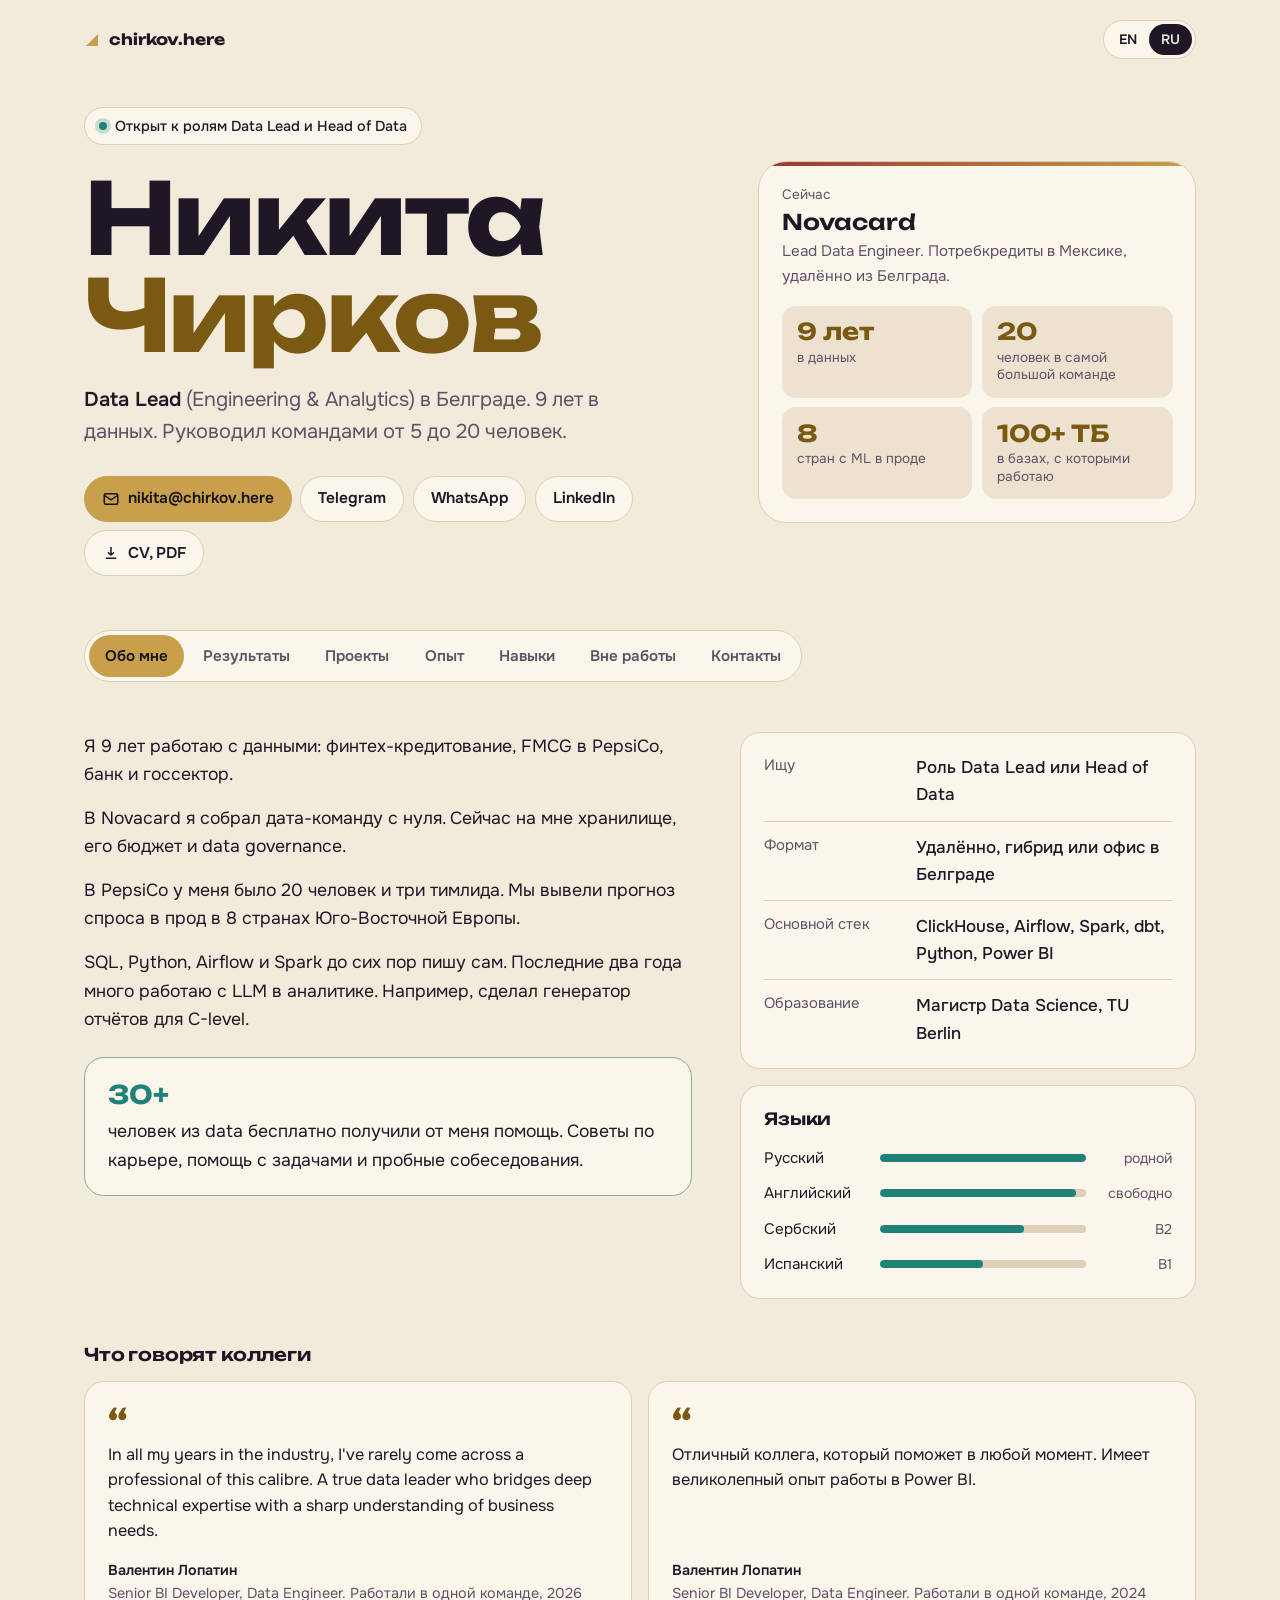
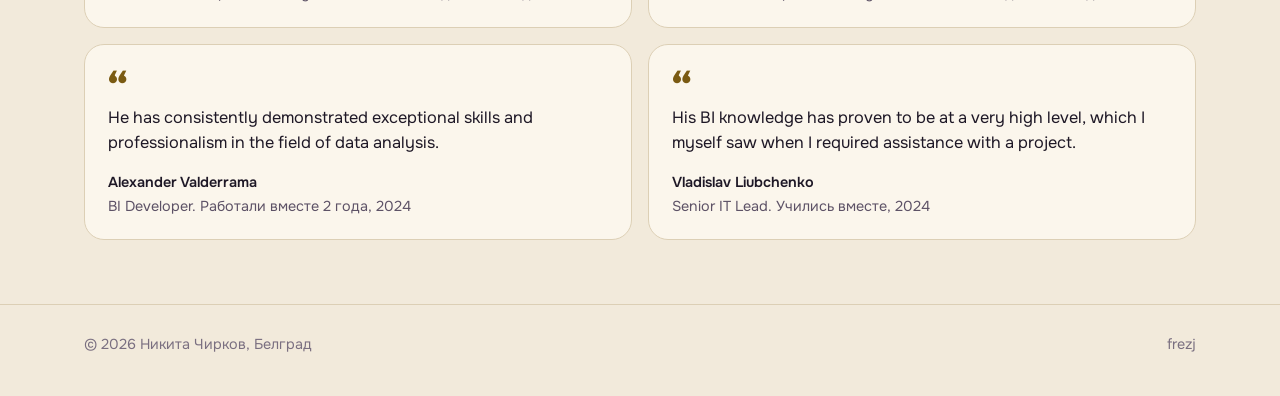
==== commit 42dd6b24: "Remove company names from results and projects, reword gym line Co-Authored-By: Claude Opus 5.5 <nor" ====
--- a/ru/index.html
+++ b/ru/index.html
@@ -91,7 +91,7 @@
         <p>Я 9 лет работаю с данными: финтех-кредитование, FMCG в PepsiCo, банк и госсектор.</p>
         <p>В Novacard я собрал дата-команду с нуля. Сейчас на мне хранилище, его бюджет и data governance.</p>
         <p>В PepsiCo у меня было 20 человек и три тимлида. Мы вывели прогноз спроса в прод в 8 странах Юго-Восточной Европы.</p>
-        <p>SQL, Python, Airflow и Spark до сих пор пишу сам. Последние два года много работаю с LLM в аналитике. Например, сделал генератор отчётов для C-level в MoneyCat.</p>
+        <p>SQL, Python, Airflow и Spark до сих пор пишу сам. Последние два года много работаю с LLM в аналитике. Например, сделал генератор отчётов для C-level.</p>
         <div class="card help">
           <b>30+</b>
           <p style="margin:.3rem 0 0">человек из data бесплатно получили от меня помощь. Советы по карьере, помощь с задачами и пробные собеседования.</p>
@@ -147,7 +147,7 @@
     <div class="grid2">
       <div class="card">
         <h3>Доля возвратов во взыскании</h3>
-        <p class="where">Novacard. Взыскание было на мне 3 недели. Рекорд компании.</p>
+        <p class="where">Взыскание было на мне 3 недели, я поменял стратегию. Рекорд компании.</p>
         <div class="bars" role="img" aria-label="С 51% до 85%">
           <span class="b" style="--w:51%"><i>51%</i></span>
           <span class="b after" style="--w:85%"><i>85%</i></span>
@@ -155,7 +155,7 @@
       </div>
       <div class="card">
         <h3>Подготовка отчётности для руководства</h3>
-        <p class="where">PepsiCo. Один формат данных для всех 8 рынков.</p>
+        <p class="where">После автоматизации. Один формат данных для всех 8 рынков.</p>
         <div class="bars" role="img" aria-label="С 3 дней до 4 часов">
           <span class="b" style="--w:100%"><i>3 дня</i></span>
           <span class="b after" style="--w:5.6%"><i>4 часа</i></span>
@@ -163,7 +163,7 @@
       </div>
       <div class="card">
         <h3>Расходы на инфраструктуру DWH</h3>
-        <p class="where">Novacard. DWH пересобран на ClickHouse с Debezium CDC и Spark.</p>
+        <p class="where">После переноса DWH на ClickHouse с Debezium CDC и Spark.</p>
         <div class="bars" role="img" aria-label="Минус 28%">
           <span class="b" style="--w:100%"><i>было</i></span>
           <span class="b after" style="--w:72%"><i>&minus;28%</i></span>
@@ -171,7 +171,7 @@
       </div>
       <div class="card">
         <h3>Инциденты с качеством данных</h3>
-        <p class="where">ДИТ Москвы. Автоматические проверки метаданных.</p>
+        <p class="where">После автоматизации проверок метаданных.</p>
         <div class="bars" role="img" aria-label="Минус 60%">
           <span class="b" style="--w:100%"><i>было</i></span>
           <span class="b after" style="--w:40%"><i>&minus;60%</i></span>
@@ -181,16 +181,16 @@
     <h3 class="sub-h">Ещё цифры</h3>
     <div class="card tablecard">
       <table class="nums">
-        <thead><tr><th scope="col">Цифра</th><th scope="col">Что изменилось</th><th scope="col">Где</th></tr></thead>
+        <thead><tr><th scope="col">Цифра</th><th scope="col">Что изменилось</th></tr></thead>
         <tbody>
-          <tr><td>~35%</td><td>Быстрее запросы на новом хранилище</td><td>Novacard</td></tr>
-          <tr><td>48 ч</td><td>Настолько раньше видно рискованные счета, чем при ручной проверке</td><td>Novacard</td></tr>
-          <tr><td>~30%</td><td>Ниже операционные расходы за год после автоматизации ручных пайплайнов</td><td>MoneyCat</td></tr>
-          <tr><td>~25%</td><td>Короче time-to-market фич благодаря self-serve слою данных</td><td>MoneyCat</td></tr>
-          <tr><td>+12%</td><td>Sell-out с ML-прогнозом спроса. Частота отгрузок +11%, расходы на поставки &minus;3%</td><td>PepsiCo</td></tr>
-          <tr><td>~200 ч</td><td>Времени аналитиков в месяц экономит автозагрузчик данных</td><td>ДИТ Москвы</td></tr>
-          <tr><td>~3x</td><td>Быстрее основной BI-пайплайн</td><td>ДИТ Москвы</td></tr>
-          <tr><td>500+</td><td>Человек пользуются витринами по розничному кредитованию и рискам</td><td>ВТБ</td></tr>
+          <tr><td>~35%</td><td>Быстрее запросы на новом хранилище</td></tr>
+          <tr><td>48 ч</td><td>Настолько раньше видно рискованные счета, чем при ручной проверке</td></tr>
+          <tr><td>~30%</td><td>Ниже операционные расходы за год после автоматизации ручных пайплайнов</td></tr>
+          <tr><td>~25%</td><td>Короче time-to-market фич благодаря self-serve слою данных</td></tr>
+          <tr><td>+12%</td><td>Sell-out с ML-прогнозом спроса. Частота отгрузок +11%, расходы на поставки &minus;3%</td></tr>
+          <tr><td>~200 ч</td><td>Времени аналитиков в месяц экономит автозагрузчик данных</td></tr>
+          <tr><td>~3x</td><td>Быстрее основной BI-пайплайн</td></tr>
+          <tr><td>500+</td><td>Человек пользуются витринами по розничному кредитованию и рискам</td></tr>
         </tbody>
       </table>
     </div>
@@ -205,28 +205,24 @@
       <article class="card proj">
         <span class="k">LLM</span>
         <h3>Генератор отчётов</h3>
-        <p class="where">MoneyCat</p>
         <p>Собирает отчёты для C-level с помощью LLM поверх хранилища.</p>
         <div class="tags"><span class="tag">LLM</span><span class="tag">ClickHouse</span><span class="tag">Python</span></div>
       </article>
       <article class="card proj">
         <span class="k">LLM</span>
         <h3>ИИ-аналитик</h3>
-        <p class="where">Аналитика на LLM</p>
         <p>Отвечает на вопросы по данным обычным языком.</p>
         <div class="tags"><span class="tag">LLM</span><span class="tag">SQL</span><span class="tag">Python</span></div>
       </article>
       <article class="card proj">
         <span class="k">BI</span>
         <h3>Генератор семантического слоя</h3>
-        <p class="where">MoneyCat</p>
         <p>Читает схему ClickHouse и строит семантический слой для Superset.</p>
         <div class="tags"><span class="tag">ClickHouse</span><span class="tag">Superset</span><span class="tag">LLM</span></div>
       </article>
       <article class="card proj">
         <span class="k">DWH</span>
         <h3>Новое хранилище на ClickHouse</h3>
-        <p class="where">Novacard</p>
         <p>Debezium CDC и Spark. Больше 10 источников грузятся почти в реальном времени.</p>
         <p class="out">Запросы быстрее на ~35%, инфраструктура &minus;28%</p>
         <div class="tags"><span class="tag">ClickHouse</span><span class="tag">Debezium</span><span class="tag">Spark</span></div>
@@ -234,7 +230,6 @@
       <article class="card proj">
         <span class="k">ML</span>
         <h3>Прогноз спроса</h3>
-        <p class="where">PepsiCo</p>
         <p>ML-прогноз в проде в 8 странах Юго-Восточной Европы.</p>
         <p class="out">Sell-out +12%, отгрузки +11%</p>
         <div class="tags"><span class="tag">Snowflake</span><span class="tag">Airflow</span><span class="tag">Power BI</span></div>
@@ -242,7 +237,6 @@
       <article class="card proj">
         <span class="k">ML</span>
         <h3>Аномалии во взыскании</h3>
-        <p class="where">Novacard</p>
         <p>Находит рискованные счета раньше ручной проверки.</p>
         <p class="out">Примерно на 48 часов раньше</p>
         <div class="tags"><span class="tag">Python</span><span class="tag">ClickHouse</span></div>
@@ -380,7 +374,7 @@
       <article class="card">
         <div class="ic" aria-hidden="true"><svg viewBox="0 0 24 24" fill="none" stroke="currentColor" stroke-width="2"><path d="M6 8v8M18 8v8M3 10v4M21 10v4M6 12h12"/></svg></div>
         <h3>Зал</h3>
-        <p class="muted" style="margin-top:.4rem">Начал с нуля. Через два года пожал сотку.</p>
+        <p class="muted" style="margin-top:.4rem">Начал с нуля. За два года дошёл до 100 кг в жиме лёжа.</p>
       </article>
       <article class="card">
         <div class="ic" aria-hidden="true"><svg viewBox="0 0 24 24" fill="none" stroke="currentColor" stroke-width="2"><path d="M12 2 21 7v10l-9 5-9-5V7z"/><path d="m12 2-5 9h10z"/><path d="M7 11l-4 6M17 11l4 6M7 11l5 11 5-11"/></svg></div>
--- a/style.css
+++ b/style.css
@@ -134,7 +134,6 @@
 .nums tr:last-child td{border-bottom:0}
 .nums th{color:var(--muted);font-weight:500;font-size:.85rem}
 .nums td:first-child{font:600 1rem var(--display);color:var(--gold-text);white-space:nowrap;width:7rem}
-.nums td:last-child{color:var(--muted);white-space:nowrap}
 .tablecard{padding:.5rem .85rem}
 
 /* projects */
@@ -217,7 +216,6 @@
   .job .body{padding:0 1.1rem 1.15rem}
   .skills .card{grid-template-columns:1fr;gap:.5rem}
   .facts div{grid-template-columns:1fr;gap:.2rem}
-  .nums td:last-child{white-space:normal}
   .stats{grid-template-columns:repeat(3,minmax(0,1fr))}
   .stats .tile{padding:.7rem}
   .stats .tile b{font-size:1.15rem}
@@ -226,3 +224,4 @@
 }
 @media (prefers-reduced-motion:reduce){*,*::before,*::after{animation:none!important;transition:none!important}}
 @media print{.tabs-wrap,.top .lang,.skip{display:none}.panel[hidden]{display:block!important}body{background:#fff;color:#000}}
+.proj h3{margin-bottom:.55rem}
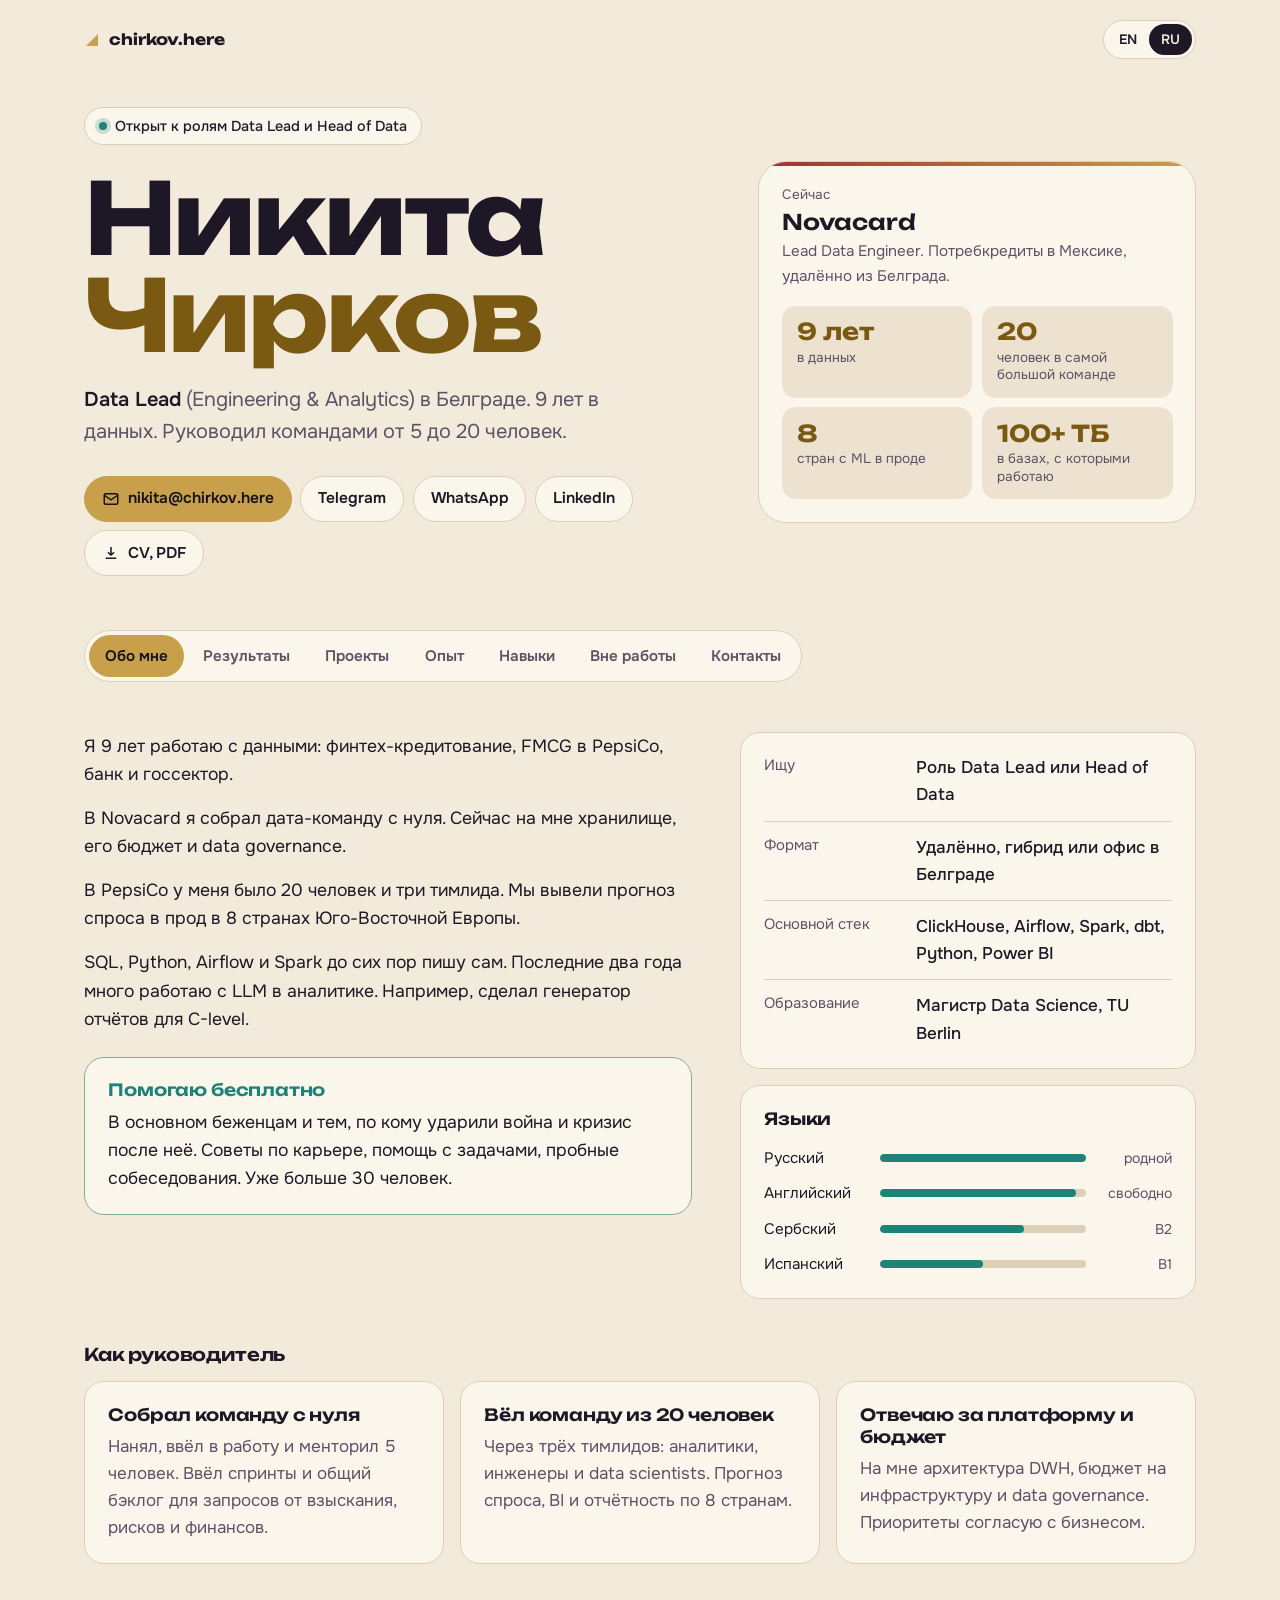
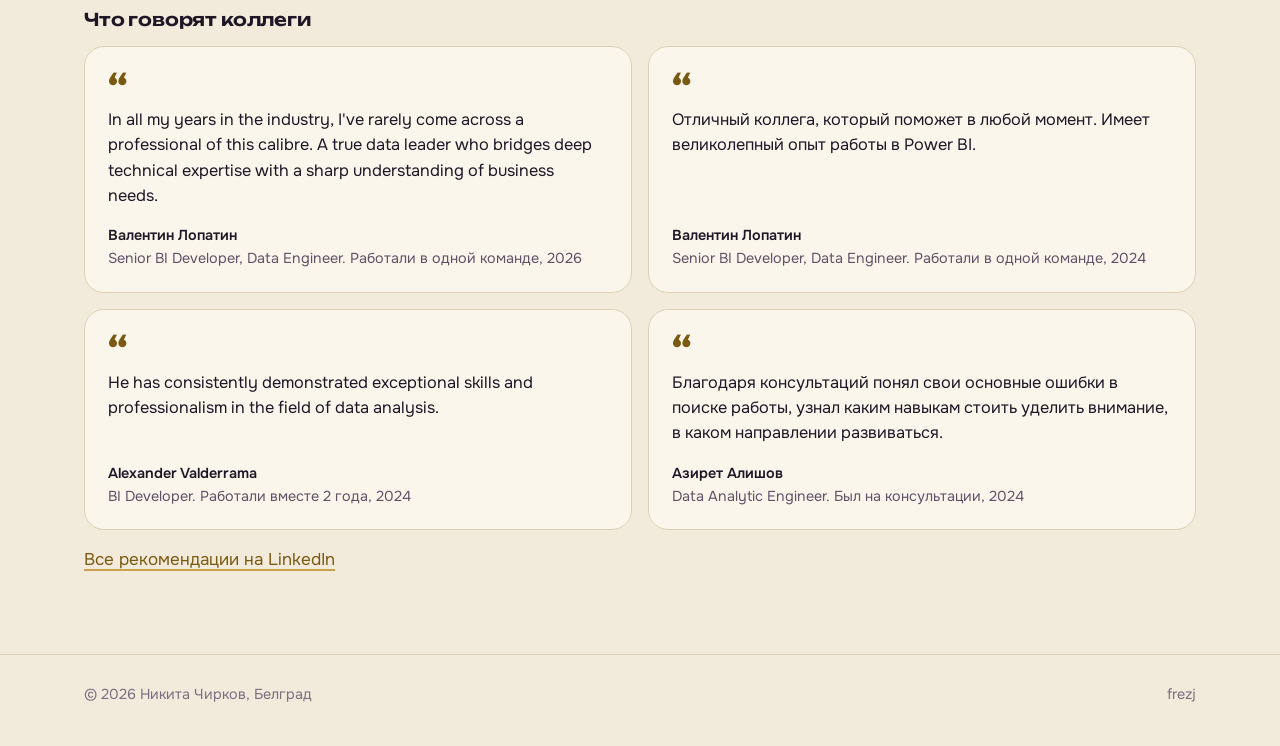
==== commit f02d7aa9: "Lead block, collections story, measurement note, recommendations link, date fix Co-Authored-By: Clau" ====
--- a/ru/index.html
+++ b/ru/index.html
@@ -93,8 +93,8 @@
         <p>В PepsiCo у меня было 20 человек и три тимлида. Мы вывели прогноз спроса в прод в 8 странах Юго-Восточной Европы.</p>
         <p>SQL, Python, Airflow и Spark до сих пор пишу сам. Последние два года много работаю с LLM в аналитике. Например, сделал генератор отчётов для C-level.</p>
         <div class="card help">
-          <b>30+</b>
-          <p style="margin:.3rem 0 0">человек из data бесплатно получили от меня помощь. Советы по карьере, помощь с задачами и пробные собеседования.</p>
+          <h3>Помогаю бесплатно</h3>
+          <p style="margin:.4rem 0 0">В основном беженцам и тем, по кому ударили война и кризис после неё. Советы по карьере, помощь с задачами, пробные собеседования. Уже больше 30 человек.</p>
         </div>
       </div>
       <div class="side">
@@ -116,6 +116,13 @@
           </ul>
         </div>
       </div>
+    </div>
+
+    <h3 class="sub-h">Как руководитель</h3>
+    <div class="grid3 leadby">
+      <div class="card"><h3>Собрал команду с нуля</h3><p>Нанял, ввёл в работу и менторил 5 человек. Ввёл спринты и общий бэклог для запросов от взыскания, рисков и финансов.</p></div>
+      <div class="card"><h3>Вёл команду из 20 человек</h3><p>Через трёх тимлидов: аналитики, инженеры и data scientists. Прогноз спроса, BI и отчётность по 8 странам.</p></div>
+      <div class="card"><h3>Отвечаю за платформу и бюджет</h3><p>На мне архитектура DWH, бюджет на инфраструктуру и data governance. Приоритеты согласую с бизнесом.</p></div>
     </div>
 
     <h3 class="sub-h">Что говорят коллеги</h3>
@@ -132,11 +139,12 @@
         <blockquote>He has consistently demonstrated exceptional skills and professionalism in the field of data analysis.</blockquote>
         <figcaption lang="ru"><b>Alexander Valderrama</b>BI Developer. Работали вместе 2 года, 2024</figcaption>
       </figure>
-      <figure class="card quote" lang="en">
-        <blockquote>His BI knowledge has proven to be at a very high level, which I myself saw when I required assistance with a project.</blockquote>
-        <figcaption lang="ru"><b>Vladislav Liubchenko</b>Senior IT Lead. Учились вместе, 2024</figcaption>
+      <figure class="card quote">
+        <blockquote>Благодаря консультаций понял свои основные ошибки в поиске работы, узнал каким навыкам стоить уделить внимание, в каком направлении развиваться.</blockquote>
+        <figcaption><b>Азирет Алишов</b>Data Analytic Engineer. Был на консультации, 2024</figcaption>
       </figure>
     </div>
+    <p class="more"><a href="https://www.linkedin.com/in/frezj/details/recommendations/" rel="me">Все рекомендации на LinkedIn</a></p>
   </div>
 </section>
 
@@ -194,6 +202,13 @@
         </tbody>
       </table>
     </div>
+    <p class="note">Как считали: по данным биллинга, A/B-тестам и тест-кейсам. Скорость мерили нагрузочным тестированием. Экономию считали по финансовой отчётности и по фактическому снижению счетов от подрядчиков.</p>
+
+    <h3 class="sub-h">История со взысканием</h3>
+    <div class="card story">
+      <p>На три недели мне отдали ещё и взыскание. Я поменял стратегию: перешли на персонализированный подход к должникам и подключили ML для анализа.</p>
+      <p>Доля возвратов выросла с 51% до 85%. Это рекорд компании. Честно скажу, помогла и низкая база.</p>
+    </div>
   </div>
 </section>
 
@@ -211,7 +226,7 @@
       <article class="card proj">
         <span class="k">LLM</span>
         <h3>ИИ-аналитик</h3>
-        <p>Отвечает на вопросы по данным обычным языком.</p>
+        <p>Закрывает ad-hoc запросы и отвечает на вопросы по данным.</p>
         <div class="tags"><span class="tag">LLM</span><span class="tag">SQL</span><span class="tag">Python</span></div>
       </article>
       <article class="card proj">
@@ -299,7 +314,7 @@
         </div>
       </details>
       <details class="job">
-        <summary><span class="when">янв 2021 – окт 2022</span><h3>Главный эксперт, данные и BI, ДИТ Москвы<span>Москва, Россия.</span></h3><span class="chev" aria-hidden="true"><svg viewBox="0 0 14 14" fill="none" stroke="currentColor" stroke-width="2"><path d="m3 5 4 4 4-4"/></svg></span></summary>
+        <summary><span class="when">июл 2021 – окт 2022</span><h3>Главный эксперт, данные и BI, ДИТ Москвы<span>Москва, Россия.</span></h3><span class="chev" aria-hidden="true"><svg viewBox="0 0 14 14" fill="none" stroke="currentColor" stroke-width="2"><path d="m3 5 4 4 4-4"/></svg></span></summary>
         <div class="body">
           <ul>
             <li>Подключил больше 15 внешних систем. Написал автозагрузчик данных: аналитики экономили около 200 часов в месяц, основной BI-пайплайн стал примерно в 3 раза быстрее.</li>
@@ -341,7 +356,7 @@
       <div class="card"><h3>Базы данных</h3><p class="chips"><span class="chip key">ClickHouse</span><span class="chip">PostgreSQL</span><span class="chip">Snowflake</span><span class="chip">MS SQL Server</span><span class="chip">Teradata</span></p></div>
       <div class="card"><h3>DWH</h3><p class="chips"><span class="chip">Моделирование данных</span><span class="chip">Проектирование схем</span><span class="chip">Качество данных</span><span class="chip">Миграции DWH</span></p></div>
       <div class="card"><h3>BI</h3><p class="chips"><span class="chip key">Power BI</span><span class="chip">Superset</span><span class="chip">Grafana</span><span class="chip">Tableau</span><span class="chip">Oracle BI</span></p></div>
-      <div class="card"><h3>Языки</h3><p class="chips"><span class="chip key">SQL</span><span class="chip key">Python</span><span class="chip">pandas</span><span class="chip">NumPy</span><span class="chip">scikit-learn</span><span class="chip">Bash</span></p></div>
+      <div class="card"><h3>Программирование</h3><p class="chips"><span class="chip key">SQL</span><span class="chip key">Python</span><span class="chip">pandas</span><span class="chip">NumPy</span><span class="chip">scikit-learn</span><span class="chip">Bash</span></p></div>
       <div class="card"><h3>ML и LLM</h3><p class="chips"><span class="chip">Прогноз спроса</span><span class="chip">Поиск аномалий</span><span class="chip">A/B-тесты</span><span class="chip">LLM-приложения и агенты</span></p></div>
       <div class="card"><h3>Управление</h3><p class="chips"><span class="chip">Найм и онбординг</span><span class="chip">Спринты</span><span class="chip">Data governance</span><span class="chip">Бюджет на инфраструктуру</span><span class="chip">OKR</span><span class="chip">Работа с C-level</span></p></div>
     </div>
@@ -363,13 +378,9 @@
         <div class="ic" aria-hidden="true"><svg viewBox="0 0 24 24" fill="none" stroke="currentColor" stroke-width="2"><circle cx="12" cy="12" r="8"/><circle cx="12" cy="12" r="3"/><path d="M12 2v4M12 18v4M2 12h4M18 12h4"/></svg></div>
         <p class="muted" style="margin:0">Страйкбол</p>
         <h3>Команда Osaka</h3>
-        <p>5 лет играл в страйкбол в России. Создал команду Osaka и вёл её как первый среди равных. Тактика, тренировки, люди, снаряжение, всё на мне.</p>
-        <p>Побеждали на турнирах и брали первые места на выставках. Сейчас не играю.</p>
-        <div class="stats">
-          <div class="tile"><b>5</b><span>человек на старте</span></div>
-          <div class="tile"><b>50</b><span>человек на пике</span></div>
-          <div class="tile"><b>5 лет</b><span>в игре</span></div>
-        </div>
+        <p>Пять лет в России страйкбол был моим главным хобби. Я собрал команду Osaka. Начинали впятером, на пике нас было пятьдесят.</p>
+        <p>Я был первым среди равных, поэтому занимался всем понемногу: тактикой, тренировками, снаряжением и людьми.</p>
+        <p>Побеждали на турнирах и брали первые места на выставках. Сейчас уже не играю.</p>
       </article>
       <article class="card">
         <div class="ic" aria-hidden="true"><svg viewBox="0 0 24 24" fill="none" stroke="currentColor" stroke-width="2"><path d="M6 8v8M18 8v8M3 10v4M21 10v4M6 12h12"/></svg></div>
--- a/style.css
+++ b/style.css
@@ -225,3 +225,13 @@
 @media (prefers-reduced-motion:reduce){*,*::before,*::after{animation:none!important;transition:none!important}}
 @media print{.tabs-wrap,.top .lang,.skip{display:none}.panel[hidden]{display:block!important}body{background:#fff;color:#000}}
 .proj h3{margin-bottom:.55rem}
+.help h3{color:var(--arcane)}
+.leadby .card h3{margin-bottom:.45rem}
+.leadby .card p{color:var(--muted);margin:0}
+.more{margin-top:1rem}
+.more a,.note a{color:var(--gold-text)}
+.note{color:var(--soft);font-size:.92rem;max-width:46rem;margin-top:1rem}
+.story{max-width:46rem;border-left:4px solid var(--crimson)}
+.story p{margin:0}
+.story p+p{margin-top:.6rem}
+.life .big{grid-row:span 2}
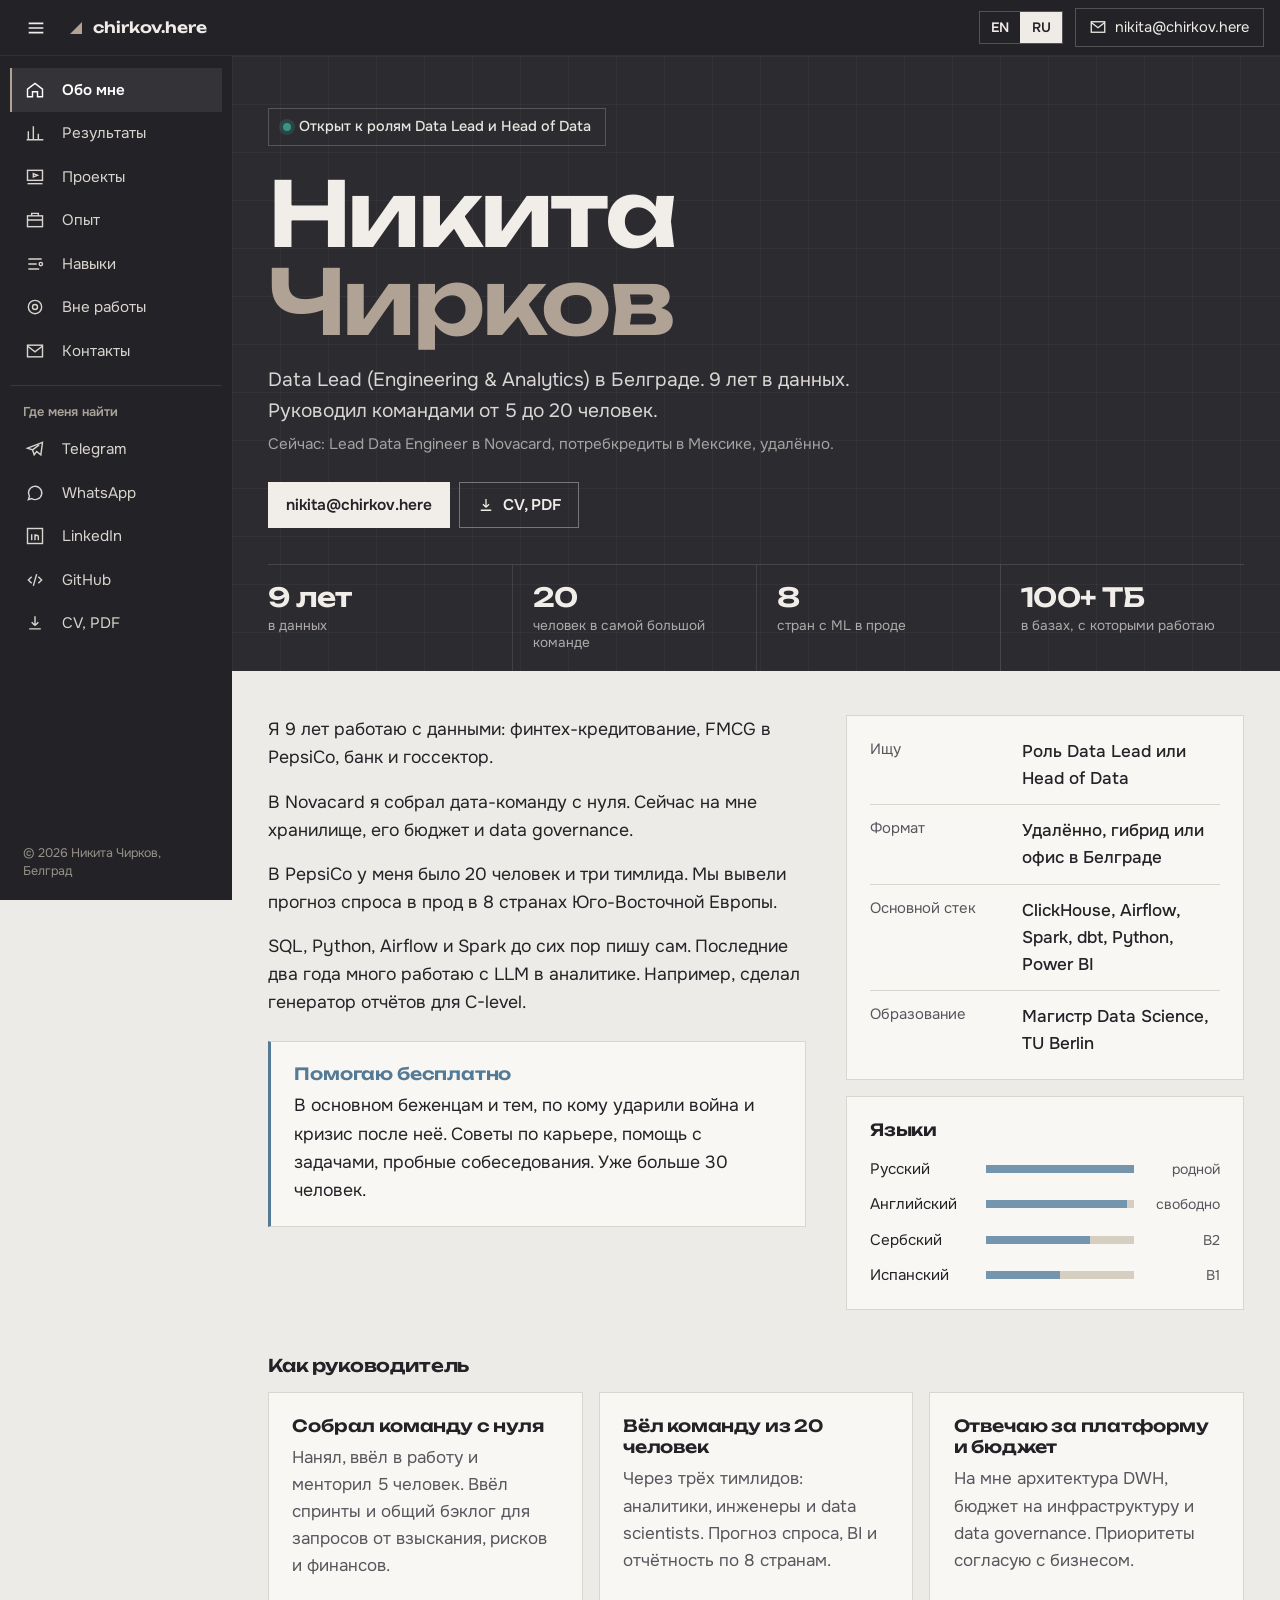
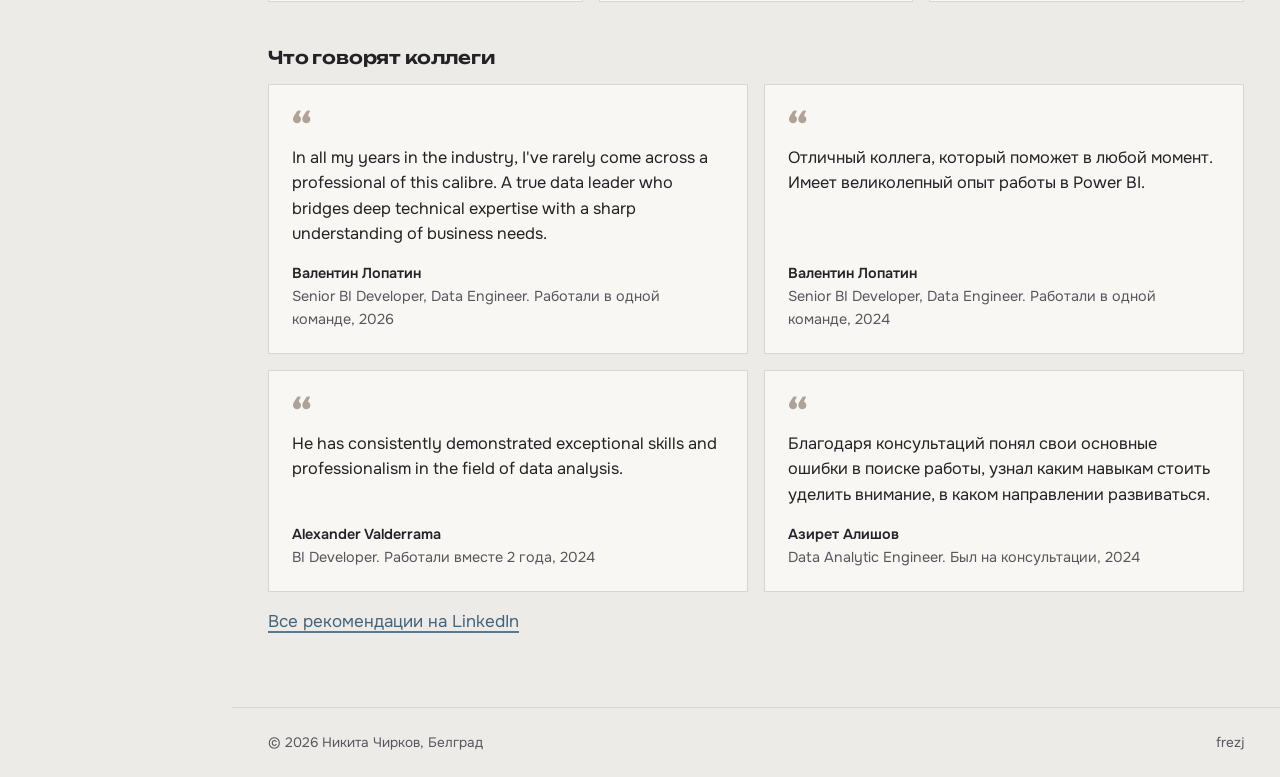
==== commit e5523f00: "Make hybrid design the main site, new WhatsApp link, new OG and favicon Co-Authored-By: Claude Opus " ====
--- a/ru/index.html
+++ b/ru/index.html
@@ -21,7 +21,7 @@
 <meta property="og:image:height" content="630">
 <meta name="twitter:card" content="summary_large_image">
 <link rel="icon" href="/favicon.svg" type="image/svg+xml">
-<meta name="theme-color" content="#16121c">
+<meta name="theme-color" content="#232226">
 <link rel="preload" href="/fonts/unbounded-cyrillic-wght-normal.woff2" as="font" type="font/woff2" crossorigin>
 <link rel="preload" href="/fonts/onest-cyrillic-wght-normal.woff2" as="font" type="font/woff2" crossorigin>
 <link rel="stylesheet" href="/style.css">
@@ -32,58 +32,73 @@
 </head>
 <body>
 <a class="skip" href="#main">К содержанию</a>
-
-<header class="wrap top">
-  <a class="mark" href="/ru/" aria-label="Никита Чирков, главная">
-    <svg viewBox="0 0 16 16" aria-hidden="true"><path d="M2 14 14 2v12z" fill="#c8a04b"/></svg>
-    chirkov.here
-  </a>
-  <nav class="lang" aria-label="Язык"><a href="/" hreflang="en" lang="en">EN</a><span aria-current="page">RU</span></nav>
+<header class="topbar">
+  <button class="burger" type="button" aria-label="Меню" aria-controls="side" aria-expanded="false"><svg viewBox="0 0 24 24" fill="none" stroke="currentColor" stroke-width="1.8" aria-hidden="true"><path d="M4 7h16M4 12h16M4 17h16"/></svg></button>
+  <a class="mark" href="/ru/"><svg viewBox="0 0 16 16" aria-hidden="true"><path d="M2 14 14 2v12z" fill="#b1a296"/></svg>chirkov.here</a>
+  <div class="tb-right">
+    <nav class="lang" aria-label="Language"><a href="/" hreflang="en" lang="en">EN</a><span aria-current="page">RU</span></nav>
+    <a class="tb-mail" href="mailto:nikita@chirkov.here"><svg viewBox="0 0 24 24" fill="none" stroke="currentColor" stroke-width="1.7" aria-hidden="true"><rect x="3" y="5" width="18" height="14"/><path d="m3 6 9 7 9-7"/></svg><span>nikita@chirkov.here</span></a>
+  </div>
 </header>
 
+<aside class="nav-side" id="side">
+  <nav aria-label="Разделы">
+    <ul class="side-nav">
+      <li><a href="#overview" data-tab="overview"><svg viewBox="0 0 24 24" fill="none" stroke="currentColor" stroke-width="1.7" aria-hidden="true"><path d="M3 11 12 4l9 7v9h-6v-6H9v6H3z"/></svg><span>Обо мне</span></a></li>
+      <li><a href="#results" data-tab="results"><svg viewBox="0 0 24 24" fill="none" stroke="currentColor" stroke-width="1.7" aria-hidden="true"><path d="M4 20V10M10 20V4M16 20v-7M22 20H2"/></svg><span>Результаты</span></a></li>
+      <li><a href="#projects" data-tab="projects"><svg viewBox="0 0 24 24" fill="none" stroke="currentColor" stroke-width="1.7" aria-hidden="true"><rect x="3" y="4" width="18" height="12"/><path d="m10 8 5 2-5 2z"/><path d="M3 20h18"/></svg><span>Проекты</span></a></li>
+      <li><a href="#experience" data-tab="experience"><svg viewBox="0 0 24 24" fill="none" stroke="currentColor" stroke-width="1.7" aria-hidden="true"><rect x="3" y="7" width="18" height="13"/><path d="M8 7V4h8v3M3 12h18"/></svg><span>Опыт</span></a></li>
+      <li><a href="#skills" data-tab="skills"><svg viewBox="0 0 24 24" fill="none" stroke="currentColor" stroke-width="1.7" aria-hidden="true"><path d="M4 6h16M4 12h10M4 18h13"/><circle cx="19" cy="12" r="2"/></svg><span>Навыки</span></a></li>
+      <li><a href="#life" data-tab="life"><svg viewBox="0 0 24 24" fill="none" stroke="currentColor" stroke-width="1.7" aria-hidden="true"><circle cx="12" cy="12" r="8"/><circle cx="12" cy="12" r="3"/></svg><span>Вне работы</span></a></li>
+      <li><a href="#contact" data-tab="contact"><svg viewBox="0 0 24 24" fill="none" stroke="currentColor" stroke-width="1.7" aria-hidden="true"><rect x="3" y="5" width="18" height="14"/><path d="m3 6 9 7 9-7"/></svg><span>Контакты</span></a></li>
+    </ul>
+  </nav>
+  <p class="side-h">Где меня найти</p>
+  <ul class="side-links">
+      <li><a href="https://t.me/frezj" rel="me"><svg viewBox="0 0 24 24" fill="none" stroke="currentColor" stroke-width="1.7" aria-hidden="true"><path d="m21 4-18 7 6 2 2 6 3-4 5 4z"/><path d="m9 13 8-6"/></svg><span>Telegram</span></a></li>
+      <li><a href="https://wa.me/message/LMW3CULQNP33F1"><svg viewBox="0 0 24 24" fill="none" stroke="currentColor" stroke-width="1.7" aria-hidden="true"><path d="M4 20l1.3-4A8 8 0 1 1 8 18.7z"/></svg><span>WhatsApp</span></a></li>
+      <li><a href="https://www.linkedin.com/in/frezj" rel="me"><svg viewBox="0 0 24 24" fill="none" stroke="currentColor" stroke-width="1.7" aria-hidden="true"><rect x="3" y="3" width="18" height="18"/><path d="M8 10v7M8 7v.01M12 17v-4a2 2 0 0 1 4 0v4M12 10v7"/></svg><span>LinkedIn</span></a></li>
+      <li><a href="https://github.com/frezj" rel="me"><svg viewBox="0 0 24 24" fill="none" stroke="currentColor" stroke-width="1.7" aria-hidden="true"><path d="m8 8-4 4 4 4M16 8l4 4-4 4M14 5l-4 14"/></svg><span>GitHub</span></a></li>
+      <li><a href="/Nikita_Chirkov_CV.pdf" download><svg viewBox="0 0 24 24" fill="none" stroke="currentColor" stroke-width="1.7" aria-hidden="true"><path d="M12 4v11m0 0-4-4m4 4 4-4M5 19h14"/></svg><span>CV, PDF</span></a></li>
+  </ul>
+  <p class="side-foot">&copy; 2026 Никита Чирков, Белград</p>
+</aside>
+<div class="scrim" hidden></div>
+
 <main id="main">
-<section class="wrap hero">
-  <div>
-    <p class="open"><i aria-hidden="true"></i>Открыт к ролям Data Lead и Head of Data</p>
-    <h1 class="name"><span>Никита</span><span class="tail">Чирков</span></h1>
-    <p class="role"><b>Data Lead</b> (Engineering &amp; Analytics) в Белграде. 9 лет в данных. Руководил командами от 5 до 20 человек.</p>
-    <div class="cta">
-      <a class="btn main" href="mailto:nikita@chirkov.here"><svg viewBox="0 0 24 24" fill="none" stroke="currentColor" stroke-width="2" aria-hidden="true"><rect x="3" y="5" width="18" height="14" rx="2"/><path d="m3 7 9 6 9-6"/></svg>nikita@chirkov.here</a>
-      <a class="btn" href="https://t.me/frezj" rel="me">Telegram</a>
-      <a class="btn" href="https://wa.me/data_head">WhatsApp</a>
-      <a class="btn" href="https://www.linkedin.com/in/frezj" rel="me">LinkedIn</a>
-      <a class="btn" href="/Nikita_Chirkov_CV.pdf" download><svg viewBox="0 0 24 24" fill="none" stroke="currentColor" stroke-width="2" aria-hidden="true"><path d="M12 4v11m0 0-4-4m4 4 4-4M5 19h14"/></svg>CV, PDF</a>
-    </div>
-  </div>
-  <aside class="wallet" aria-label="Сейчас и главные цифры">
-    <p class="lbl">Сейчас</p>
-    <p class="co">Novacard</p>
-    <p class="sub">Lead Data Engineer. Потребкредиты в Мексике, удалённо из Белграда.</p>
-    <div class="tiles">
-      <div class="tile"><b>9 лет</b><span>в данных</span></div>
-      <div class="tile"><b>20</b><span>человек в самой большой команде</span></div>
-      <div class="tile"><b>8</b><span>стран с ML в проде</span></div>
-      <div class="tile"><b>100+ ТБ</b><span>в базах, с которыми работаю</span></div>
-    </div>
-  </aside>
-</section>
-
-<div class="tabs-wrap">
-  <div class="wrap">
-    <div class="tabbar" role="tablist" aria-label="Разделы">
-      <button class="tab" role="tab" id="t-overview" data-tab="overview" aria-controls="overview-panel" aria-selected="true">Обо мне</button>
-      <button class="tab" role="tab" id="t-results" data-tab="results" aria-controls="results-panel" aria-selected="false" tabindex="-1">Результаты</button>
-      <button class="tab" role="tab" id="t-projects" data-tab="projects" aria-controls="projects-panel" aria-selected="false" tabindex="-1">Проекты</button>
-      <button class="tab" role="tab" id="t-experience" data-tab="experience" aria-controls="experience-panel" aria-selected="false" tabindex="-1">Опыт</button>
-      <button class="tab" role="tab" id="t-skills" data-tab="skills" aria-controls="skills-panel" aria-selected="false" tabindex="-1">Навыки</button>
-      <button class="tab" role="tab" id="t-life" data-tab="life" aria-controls="life-panel" aria-selected="false" tabindex="-1">Вне работы</button>
-      <button class="tab" role="tab" id="t-contact" data-tab="contact" aria-controls="contact-panel" aria-selected="false" tabindex="-1">Контакты</button>
-      <span class="tab-ind" aria-hidden="true"></span>
-    </div>
-  </div>
-</div>
-
-<section class="panel" id="overview-panel" role="tabpanel" aria-labelledby="t-overview">
+  <section class="banner">
+    <div class="wrap banner-grid">
+    <div class="banner-in">
+      <p class="open"><i aria-hidden="true"></i>Открыт к ролям Data Lead и Head of Data</p>
+      <h1 class="name"><span>Никита</span><span class="tail">Чирков</span></h1>
+      <p class="role">Data Lead (Engineering &amp; Analytics) в Белграде. 9 лет в данных. Руководил командами от 5 до 20 человек.</p>
+      <p class="now">Сейчас: Lead Data Engineer в Novacard, потребкредиты в Мексике, удалённо.</p>
+      <div class="cta">
+        <a class="btn main" href="mailto:nikita@chirkov.here">nikita@chirkov.here</a>
+        <a class="btn ghost" href="/Nikita_Chirkov_CV.pdf" download><svg viewBox="0 0 24 24" fill="none" stroke="currentColor" stroke-width="1.7" aria-hidden="true"><path d="M12 4v11m0 0-4-4m4 4 4-4M5 19h14"/></svg>CV, PDF</a>
+      </div>
+    </div>
+    <dl class="hstats">
+      <div><dt>9 лет</dt><dd>в данных</dd></div>
+      <div><dt>20</dt><dd>человек в самой большой команде</dd></div>
+      <div><dt>8</dt><dd>стран с ML в проде</dd></div>
+      <div><dt>100+ ТБ</dt><dd>в базах, с которыми работаю</dd></div>
+    </dl>
+    </div>
+  </section>
+
+  <nav class="secnav" aria-label="Разделы">
+    <a href="#overview" data-tab="overview">Обо мне</a>
+    <a href="#results" data-tab="results">Результаты</a>
+    <a href="#projects" data-tab="projects">Проекты</a>
+    <a href="#experience" data-tab="experience">Опыт</a>
+    <a href="#skills" data-tab="skills">Навыки</a>
+    <a href="#life" data-tab="life">Вне работы</a>
+    <a href="#contact" data-tab="contact">Контакты</a>
+  </nav>
+
+  <div class="panels">
+<section class="panel" id="overview-panel">
   <div class="wrap">
     <div class="ov">
       <div class="about">
@@ -148,7 +163,7 @@
   </div>
 </section>
 
-<section class="panel" id="results-panel" role="tabpanel" aria-labelledby="t-results">
+<section class="panel" id="results-panel">
   <div class="wrap">
     <h2 class="ph">Результаты</h2>
     <p class="lead">Что поменялось благодаря моей работе. Полоски в масштабе.</p>
@@ -186,6 +201,8 @@
         </div>
       </div>
     </div>
+    <div class="res-bottom">
+    <div class="res-nums">
     <h3 class="sub-h">Ещё цифры</h3>
     <div class="card tablecard">
       <table class="nums">
@@ -203,16 +220,19 @@
       </table>
     </div>
     <p class="note">Как считали: по данным биллинга, A/B-тестам и тест-кейсам. Скорость мерили нагрузочным тестированием. Экономию считали по финансовой отчётности и по фактическому снижению счетов от подрядчиков.</p>
-
+    </div>
+    <div class="res-story">
     <h3 class="sub-h">История со взысканием</h3>
     <div class="card story">
       <p>На три недели мне отдали ещё и взыскание. Я поменял стратегию: перешли на персонализированный подход к должникам и подключили ML для анализа.</p>
       <p>Доля возвратов выросла с 51% до 85%. Это рекорд компании. Честно скажу, помогла и низкая база.</p>
     </div>
-  </div>
-</section>
-
-<section class="panel" id="projects-panel" role="tabpanel" aria-labelledby="t-projects">
+    </div>
+    </div>
+  </div>
+</section>
+
+<section class="panel" id="projects-panel">
   <div class="wrap">
     <h2 class="ph">Проекты</h2>
     <p class="lead">Что я построил. Везде больше 50 таблиц и больше 100 ТБ данных.</p>
@@ -260,7 +280,7 @@
   </div>
 </section>
 
-<section class="panel" id="experience-panel" role="tabpanel" aria-labelledby="t-experience">
+<section class="panel" id="experience-panel">
   <div class="wrap">
     <h2 class="ph">Опыт</h2>
     <p class="lead">Откройте место работы, чтобы увидеть, что я там делал.</p>
@@ -347,7 +367,7 @@
   </div>
 </section>
 
-<section class="panel" id="skills-panel" role="tabpanel" aria-labelledby="t-skills">
+<section class="panel" id="skills-panel">
   <div class="wrap">
     <h2 class="ph">Навыки</h2>
     <p class="lead">С чем работаю каждый день. Выделено то, чем пользуюсь чаще всего.</p>
@@ -369,7 +389,7 @@
   </div>
 </section>
 
-<section class="panel" id="life-panel" role="tabpanel" aria-labelledby="t-life">
+<section class="panel" id="life-panel">
   <div class="wrap">
     <h2 class="ph">Вне работы</h2>
     <p class="lead">Чем занимаюсь, когда не работаю с данными.</p>
@@ -415,7 +435,7 @@
   </div>
 </section>
 
-<section class="panel" id="contact-panel" role="tabpanel" aria-labelledby="t-contact">
+<section class="panel" id="contact-panel">
   <div class="wrap contact">
     <div>
       <h2 class="ph">Контакты</h2>
@@ -425,20 +445,16 @@
     </div>
     <ul class="links">
       <li><a href="https://t.me/frezj" rel="me">Telegram <small>@frezj</small></a></li>
-      <li><a href="https://wa.me/data_head">WhatsApp <small>@data_head</small></a></li>
+      <li><a href="https://wa.me/message/LMW3CULQNP33F1">WhatsApp <small>написать</small></a></li>
       <li><a href="https://www.linkedin.com/in/frezj" rel="me">LinkedIn <small>linkedin.com/in/frezj</small></a></li>
       <li><a href="https://github.com/frezj" rel="me">GitHub <small>github.com/frezj</small></a></li>
       <li><a href="/" hreflang="en" lang="en">In English <small>chirkov.here</small></a></li>
     </ul>
   </div>
 </section>
+  </div>
+
+  <footer class="foot"><span>&copy; 2026 Никита Чирков, Белград</span><span>frezj</span></footer>
 </main>
-
-<footer>
-  <div class="wrap">
-    <span>&copy; 2026 Никита Чирков, Белград</span>
-    <span>frezj</span>
-  </div>
-</footer>
 </body>
 </html>
--- a/style.css
+++ b/style.css
@@ -4,20 +4,15 @@
 @font-face{font-family:"Onest";font-style:normal;font-display:swap;font-weight:100 900;src:url(/fonts/onest-cyrillic-wght-normal.woff2) format("woff2");unicode-range:U+0301,U+0400-045F,U+0490-0491,U+04B0-04B1,U+2116}
 
 :root{
-  --bg:#16121c;--bg2:#211a2a;--bg3:#2b2236;--line:#372c43;
-  --ink:#eadfc8;--muted:#a99db2;--soft:#7d7088;
-  --gold:#c8a04b;--gold-text:#d6b263;--on-gold:#16121c;
-  --arcane:#4fc1b5;--crimson:#a33d3d;--before:#3a2f45;
+  --bg:#ecebe7;--bg2:#f8f7f4;--bg3:#efeeea;--line:#d9d6cf;
+  --ink:#232226;--muted:#57565c;--soft:#67666c;
+  --gold:#557a95;--gold-text:#44647c;--on-gold:#ffffff;
+  --arcane:#557a95;--crimson:#b1a296;--before:#d6cec1;
+  --graph:#232226;--graph2:#2c2b30;--steel:#7395ae;--deep:#557a95;--sand:#b1a296;--teal:#379683;
   --display:"Unbounded",system-ui,sans-serif;
   --text:"Onest",system-ui,-apple-system,"Segoe UI",Roboto,sans-serif;
-  --wrap:72rem;--r:20px;--r-sm:14px;
-  color-scheme:dark light;
-}
-@media (prefers-color-scheme:light){
-  :root{--bg:#f2eadb;--bg2:#fbf6ec;--bg3:#ece2cf;--line:#dccfb5;
-  --ink:#1e1826;--muted:#5d5266;--soft:#7a6f80;
-  --gold:#c8a04b;--gold-text:#7a5a12;--on-gold:#16121c;
-  --arcane:#1f8278;--crimson:#9a3535;--before:#ddd0b6}
+  --wrap:78rem;--r:0;--r-sm:0;--side:232px;--top:56px;--pad:2.25rem;
+  color-scheme:light;
 }
 *{box-sizing:border-box}
 html{-webkit-text-size-adjust:100%;scroll-padding-top:5.5rem}
@@ -84,7 +79,7 @@
 .ph{display:flex;align-items:center;gap:.7rem;font-size:clamp(1.45rem,3vw,2rem);margin-bottom:.5rem}
 .ph::before{content:"";width:.55rem;height:.55rem;background:var(--gold);transform:rotate(45deg);flex:none}
 .lead{color:var(--muted);max-width:42rem;margin-bottom:1.75rem}
-.js .panel.in .wrap{animation:rise .35s ease both}
+
 @keyframes rise{from{opacity:0;transform:translateY(8px)}}
 .card{background:var(--bg2);border:1px solid var(--line);border-radius:var(--r);padding:1.35rem 1.45rem}
 .card h3{font-size:1.05rem;line-height:1.3}
@@ -235,3 +230,150 @@
 .story p{margin:0}
 .story p+p{margin-top:.6rem}
 .life .big{grid-row:span 2}
+
+/* ===== hybrid shell ===== */
+*{border-radius:0!important}
+.open i{border-radius:50%!important}
+body{background:var(--bg);padding-top:var(--top)}
+.wrap{max-width:var(--wrap);margin:0 auto;padding-left:var(--pad);padding-right:var(--pad)}
+:focus-visible{outline:2px solid var(--deep);outline-offset:2px}
+
+.topbar{position:fixed;inset:0 0 auto 0;height:var(--top);z-index:30;display:flex;align-items:center;gap:.75rem;padding:0 1rem;background:var(--graph);color:#efece7;border-bottom:1px solid rgba(255,255,255,.06)}
+.burger{width:40px;height:40px;display:grid;place-items:center;background:none;border:0;color:inherit;cursor:pointer}
+.burger:hover{background:rgba(255,255,255,.08)}
+.burger svg{width:22px;height:22px}
+.topbar .mark{color:#efece7;font:600 .95rem var(--display);letter-spacing:.01em}
+.tb-right{margin-left:auto;display:flex;align-items:center;gap:.75rem}
+.topbar .lang{background:transparent;border:1px solid rgba(255,255,255,.22);padding:0}
+.topbar .lang a,.topbar .lang span{padding:.32rem .7rem;color:#efece7}
+.topbar .lang [aria-current]{background:#efece7;color:var(--graph)}
+.tb-mail{display:inline-flex;align-items:center;gap:.5rem;padding:.45rem .85rem;border:1px solid rgba(255,255,255,.22);text-decoration:none;font-size:.92rem;color:#efece7}
+.tb-mail:hover{background:#efece7;color:var(--graph)}
+.tb-mail svg{width:18px;height:18px}
+
+.nav-side{position:fixed;top:var(--top);bottom:0;left:0;width:var(--side);z-index:25;background:var(--graph);color:#d9d5ce;overflow-y:auto;padding:.75rem .6rem 1.25rem;display:flex;flex-direction:column}
+.nav-side ul{list-style:none;margin:0;padding:0}
+.nav-side a{display:flex;align-items:center;gap:1.05rem;padding:.6rem .85rem;text-decoration:none;color:#d9d5ce;font-size:.95rem;border-left:2px solid transparent}
+.nav-side a:hover{background:rgba(255,255,255,.06);color:#fff}
+.nav-side a[aria-current]{background:rgba(255,255,255,.08);border-left-color:var(--sand);color:#fff;font-weight:600}
+.nav-side svg{width:20px;height:20px;flex:none}
+.side-nav{padding-bottom:.75rem!important;border-bottom:1px solid rgba(255,255,255,.1)!important}
+.side-h{margin:1rem .85rem .35rem;font-size:.8rem;color:#a9a49c;font-weight:600}
+.side-foot{margin:auto .85rem 0;padding-top:1.5rem;font-size:.78rem;color:#97928a;line-height:1.45}
+.scrim{position:fixed;inset:var(--top) 0 0 0;background:rgba(20,19,22,.5);z-index:24}
+main{margin-left:var(--side)}
+body.mini .nav-side{width:76px}
+body.mini .nav-side a{flex-direction:column;gap:.3rem;font-size:.66rem;padding:.75rem .2rem;text-align:center;border-left:0}
+body.mini .nav-side a span{max-width:100%;overflow:hidden;text-overflow:ellipsis;white-space:nowrap}
+body.mini .side-h,body.mini .side-foot,body.mini .side-links{display:none}
+body.mini main{margin-left:76px}
+
+/* hero */
+.banner{background:var(--graph2);color:#f1eee9;background-image:linear-gradient(rgba(255,255,255,.035) 1px,transparent 1px),linear-gradient(90deg,rgba(255,255,255,.035) 1px,transparent 1px);background-size:48px 48px}
+.banner-grid{padding-top:3.25rem;padding-bottom:0}
+.banner-in{padding-bottom:2.25rem}
+.banner .open{background:transparent;border:1px solid rgba(255,255,255,.2);color:#e9e5df}
+.banner .open i{background:var(--teal);box-shadow:0 0 0 4px rgba(55,150,131,.22)}
+.banner .name{font:600 clamp(2.6rem,7vw,6.4rem)/.98 var(--display);letter-spacing:-.03em;margin:0}
+.banner .name span{display:block}
+.banner .name .tail{color:var(--sand)}
+.banner .role{color:rgba(241,238,233,.88);font-size:clamp(1.05rem,1.6vw,1.2rem);max-width:40rem;margin:1.25rem 0 .35rem}
+.banner .now{color:rgba(241,238,233,.62);font-size:.95rem;margin:0 0 1.6rem}
+.banner .cta{display:flex;flex-wrap:wrap;gap:.6rem;margin:0}
+.banner .btn.main{background:#f1eee9;border-color:#f1eee9;color:var(--graph)}
+.banner .btn.main:hover{background:var(--sand);border-color:var(--sand);color:var(--graph)}
+.banner .btn.ghost{background:transparent;border:1px solid rgba(255,255,255,.35);color:#f1eee9}
+.banner .btn.ghost:hover{background:rgba(255,255,255,.08)}
+.hstats{display:grid;grid-template-columns:repeat(4,minmax(0,1fr));margin:0;border-top:1px solid rgba(255,255,255,.12)}
+.hstats div{padding:1.1rem 1.25rem 1.2rem;border-left:1px solid rgba(255,255,255,.1)}
+.hstats div:first-child{border-left:0;padding-left:0}
+.hstats dt{font:600 1.65rem/1.1 var(--display);color:#f1eee9;letter-spacing:-.02em}
+.hstats dd{margin:.3rem 0 0;font-size:.85rem;color:rgba(241,238,233,.66);line-height:1.3}
+
+.secnav{display:none}
+.panel{padding:2.75rem 0 3.5rem}
+.ph::before{width:26px!important;height:2px!important;transform:none!important;background:var(--sand)!important}
+.card,.tablecard{background:var(--bg2);border:1px solid var(--line);box-shadow:none}
+.btn{background:var(--bg2);border:1px solid var(--line)}
+.btn.main{background:var(--deep);border-color:var(--deep);color:#fff}
+.btn.main:hover{background:var(--graph);border-color:var(--graph);color:#fff}
+.help{border-left:3px solid var(--deep)}
+.help h3{color:var(--deep)}
+.quote blockquote::before{color:var(--sand)}
+.b.after::after{background:var(--deep)}
+.b.after i{color:var(--ink)}
+.langs .bar i{background:var(--steel)}
+.nums td:first-child{color:var(--gold-text)}
+.proj .k{background:var(--graph);color:#efece7}
+.proj .out{color:var(--gold-text)}
+.chips .chip.key{background:var(--graph);color:#efece7;box-shadow:none}
+.chip{border:1px solid var(--line)}
+.job[open] .chev{background:var(--deep);color:#fff}
+.story{border-left:3px solid var(--sand)}
+.life .ic{background:var(--bg3);color:var(--deep)}
+.books li::before{background:var(--sand)}
+.mail{color:var(--ink)}
+.more a,.note a{color:var(--gold-text)}
+.res-bottom{display:grid;gap:0 2rem}
+.res-story .sub-h,.res-nums .sub-h{margin-top:2.75rem}
+.foot{border-top:1px solid var(--line);color:var(--muted);font-size:.85rem}
+.foot{display:flex;justify-content:space-between;gap:1rem;max-width:var(--wrap);margin:0 auto;padding:1.5rem var(--pad)}
+
+/* wide and ultrawide: fill the width with blocks */
+@media (min-width:1500px){
+  :root{--wrap:100rem}
+  .banner-grid{display:grid;grid-template-columns:minmax(0,1.25fr) minmax(0,1fr);gap:3rem;align-items:end;padding-bottom:3rem}
+  .banner-in{padding-bottom:0}
+  .hstats{grid-template-columns:repeat(2,minmax(0,1fr));border:1px solid rgba(255,255,255,.12);background:rgba(0,0,0,.16)}
+  .hstats div,.hstats div:first-child{padding:1.4rem 1.5rem;border-left:0}
+  .hstats div:nth-child(2n){border-left:1px solid rgba(255,255,255,.12)}
+  .hstats div:nth-child(n+3){border-top:1px solid rgba(255,255,255,.12)}
+  .hstats dt{font-size:2.3rem}
+  .ov{grid-template-columns:minmax(0,44rem) minmax(0,1fr);gap:3rem}
+  .ov .side{grid-template-columns:repeat(2,minmax(0,1fr));align-items:start}
+  .quotes{grid-template-columns:repeat(4,minmax(0,1fr))}
+  #results-panel .grid2{grid-template-columns:repeat(4,minmax(0,1fr))}
+  .res-bottom{grid-template-columns:minmax(0,1.6fr) minmax(0,1fr);align-items:start}
+  .res-story .story{max-width:none}
+  #projects-panel .grid3{grid-template-columns:repeat(3,minmax(0,1fr))}
+  .jobs{display:block;columns:2;column-gap:.75rem}
+  .jobs .job{break-inside:avoid;margin-bottom:.75rem}
+  .skills{grid-template-columns:repeat(2,minmax(0,1fr));align-items:start}
+  .skills .card{grid-template-columns:10rem 1fr}
+}
+@media (min-width:2200px){
+  :root{--wrap:none;--pad:3.5rem}
+  html{font-size:17px}
+  .leadby{grid-template-columns:repeat(3,minmax(0,1fr))}
+  #projects-panel .grid3{grid-template-columns:repeat(6,minmax(0,1fr))}
+  .skills{grid-template-columns:repeat(3,minmax(0,1fr))}
+  .skills .card{grid-template-columns:1fr;gap:.6rem}
+  .jobs{columns:3}
+  .ov{grid-template-columns:minmax(0,46rem) minmax(0,1fr) minmax(0,1fr)}
+  .ov .side{grid-column:2/4}
+}
+@media (max-width:1100px){
+  .hstats{grid-template-columns:repeat(2,minmax(0,1fr))}
+  .hstats div:nth-child(3){border-left:0;padding-left:0}
+  .hstats div:nth-child(n+3){border-top:1px solid rgba(255,255,255,.1)}
+}
+@media (max-width:900px){
+  :root{--top:52px;--pad:1.1rem}
+  .nav-side,body.mini .nav-side{transform:translateX(-100%);transition:transform .25s ease;width:264px}
+  body.drawer .nav-side{transform:none}
+  body.mini .nav-side a{flex-direction:row;font-size:.95rem;padding:.6rem .85rem;text-align:left}
+  body.mini .side-h,body.mini .side-foot,body.mini .side-links{display:revert}
+  main,body.mini main{margin-left:0}
+  .tb-mail span{display:none}
+  .tb-mail{padding:.45rem}
+  .banner-in{padding-top:2rem;padding-bottom:1.75rem}
+  .hstats div{padding:.85rem 1rem .9rem}
+  .hstats div:first-child,.hstats div:nth-child(3){padding-left:0}
+  .hstats dt{font-size:1.3rem}
+  .secnav{display:flex;gap:.4rem;overflow-x:auto;position:sticky;top:var(--top);z-index:20;background:var(--bg);padding:.6rem var(--pad);border-bottom:1px solid var(--line);scrollbar-width:none}
+  .secnav::-webkit-scrollbar{display:none}
+  .secnav a{flex:none;padding:.4rem .8rem;background:var(--bg2);border:1px solid var(--line);text-decoration:none;font-size:.9rem;font-weight:500;color:var(--ink)}
+  .secnav a[aria-current]{background:var(--graph);border-color:var(--graph);color:#fff}
+}
+html:not(.js) .secnav{display:none}
+@media print{.topbar,.nav-side,.secnav,.scrim{display:none}main{margin:0}body{padding:0}}
